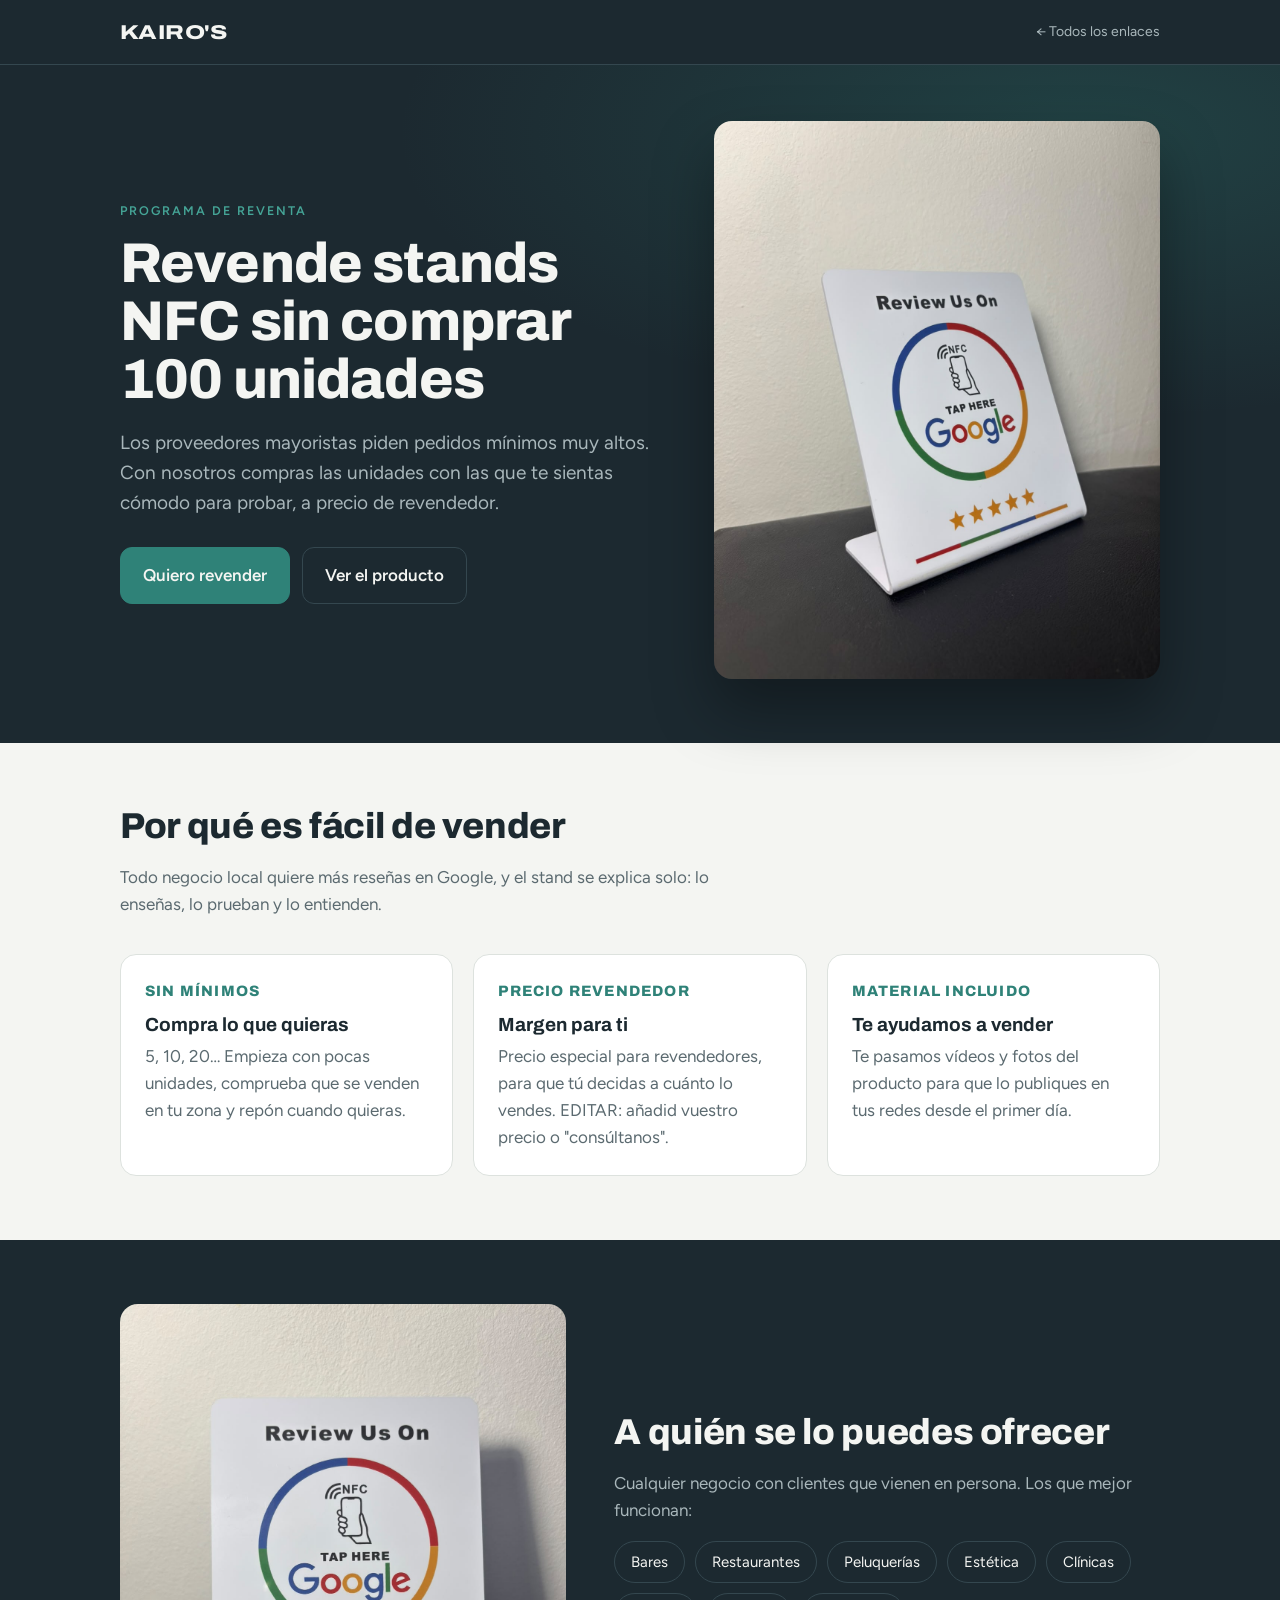
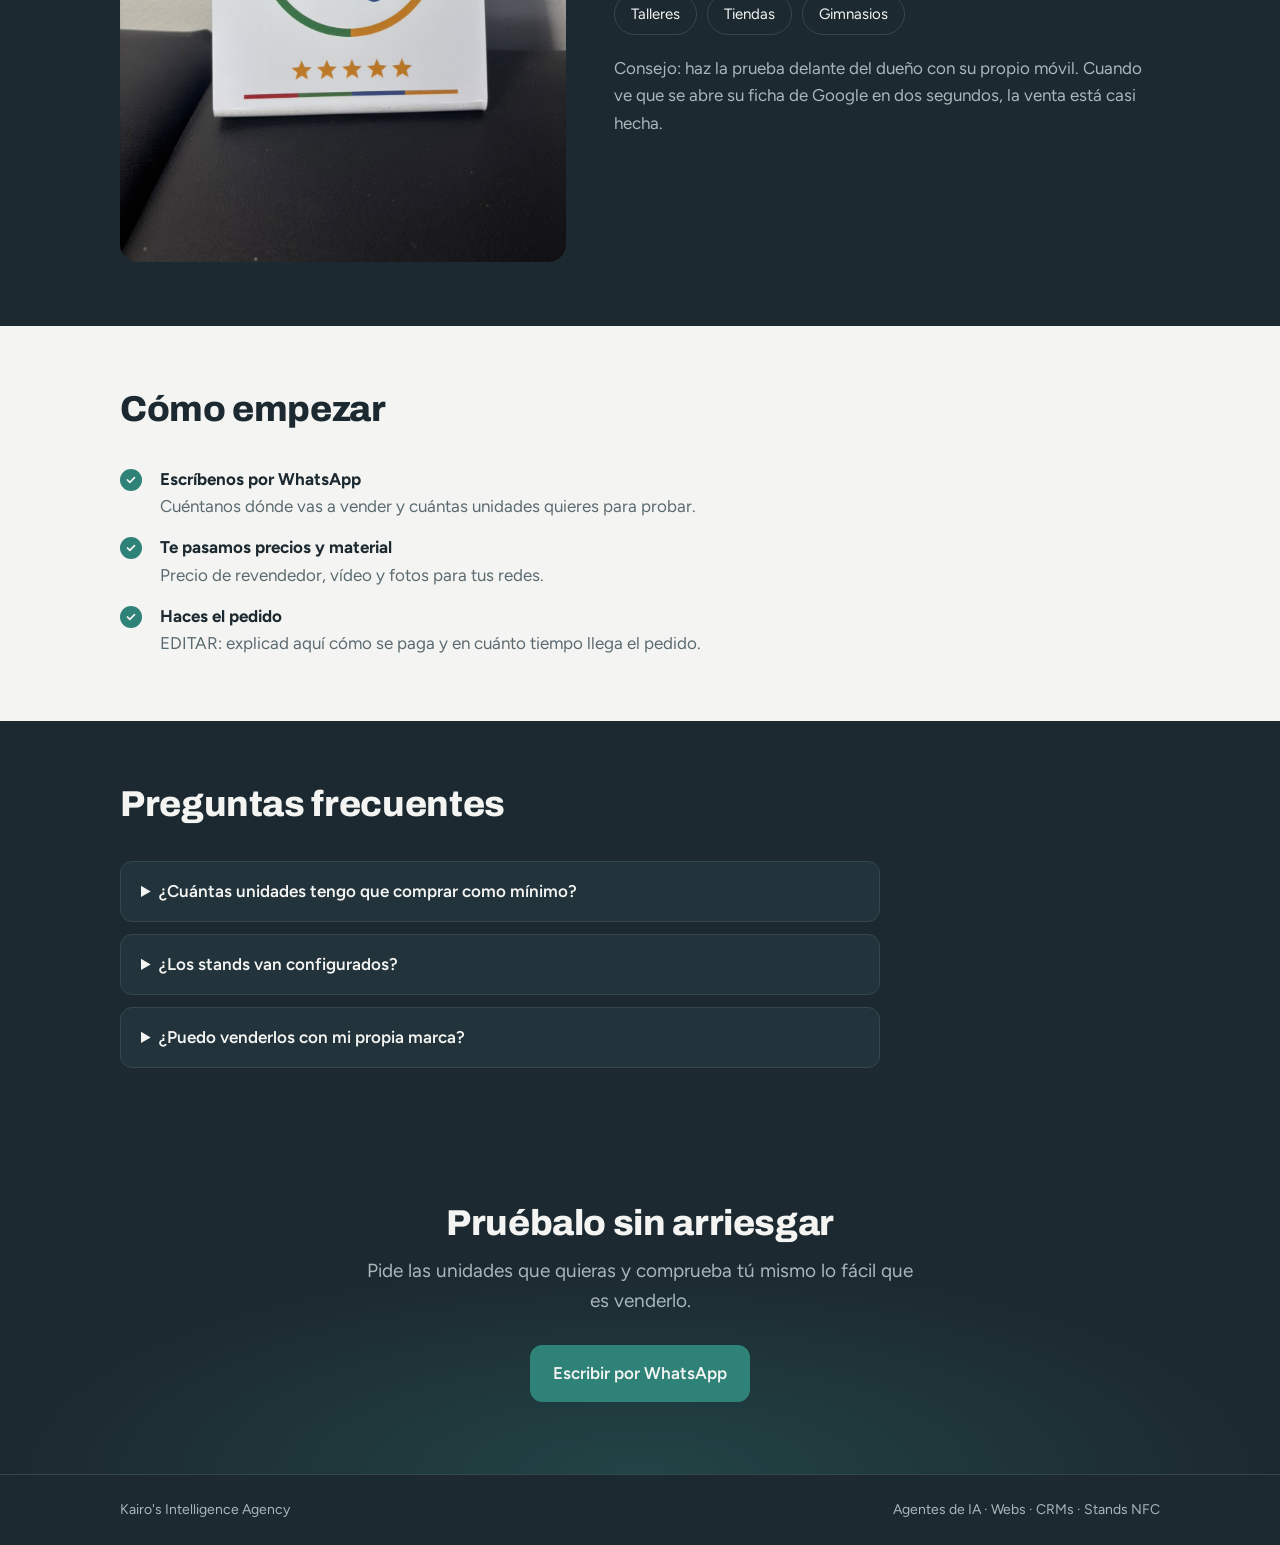
==== reventa.html @ e21e60f6 "Web de Kairo's: enlaces, stands NFC y reventa" ====
<!doctype html>
<html lang="es">
<head>
<meta charset="utf-8">
<meta name="viewport" content="width=device-width,initial-scale=1,viewport-fit=cover">
<title>Revende stands NFC sin pedido mínimo · Kairo's</title>
<meta name="description" content="Revende stands NFC de reseñas Google sin pedido mínimo. Compra las unidades que quieras para probar y te damos vídeo y fotos para venderlos.">
<link rel="preconnect" href="https://fonts.googleapis.com">
<link rel="preconnect" href="https://fonts.gstatic.com" crossorigin>
<link rel="stylesheet" href="https://fonts.googleapis.com/css2?family=Archivo:wdth,wght@100..125,500..800&family=Figtree:wght@400;500;600&display=swap">
<link rel="stylesheet" href="styles.css">
</head>
<body>

<header class="barra">
  <div class="contenedor">
    <a class="marca" href="index.html">Kairo's</a>
    <a class="volver" href="index.html">← Todos los enlaces</a>
  </div>
</header>

<!-- PORTADA -->
<section class="portada">
  <div class="contenedor">
    <div>
      <span class="etiqueta">Programa de reventa</span>
      <h1>Revende stands NFC sin comprar 100 unidades</h1>
      <p class="entradilla">Los proveedores mayoristas piden pedidos mínimos muy altos. Con nosotros compras las unidades con las que te sientas cómodo para probar, a precio de revendedor.</p>
      <div class="botones">
        <a class="boton" href="https://wa.me/34641196065?text=Hola%2C%20quer%C3%ADa%20m%C3%A1s%20informaci%C3%B3n%20acerca%20de%20revender%20los%20stands%20NFC" target="_blank" rel="noopener">Quiero revender</a>
        <a class="boton secundario" href="stands-nfc.html">Ver el producto</a>
      </div>
    </div>
    <img src="img/stand-lateral.jpg" alt="Stand NFC de reseñas Google de Kairo's">
  </div>
</section>

<!-- POR QUÉ REVENDERLO -->
<section class="seccion clara">
  <div class="contenedor">
    <div class="cabecera-seccion">
      <h2>Por qué es fácil de vender</h2>
      <p class="gris">Todo negocio local quiere más reseñas en Google, y el stand se explica solo: lo enseñas, lo prueban y lo entienden.</p>
    </div>
    <div class="pasos">
      <div class="paso">
        <span class="num">SIN MÍNIMOS</span>
        <h3>Compra lo que quieras</h3>
        <p>5, 10, 20… Empieza con pocas unidades, comprueba que se venden en tu zona y repón cuando quieras.</p>
      </div>
      <div class="paso">
        <span class="num">PRECIO REVENDEDOR</span>
        <h3>Margen para ti</h3>
        <p>Precio especial para revendedores, para que tú decidas a cuánto lo vendes. EDITAR: añadid vuestro precio o "consúltanos".</p>
      </div>
      <div class="paso">
        <span class="num">MATERIAL INCLUIDO</span>
        <h3>Te ayudamos a vender</h3>
        <p>Te pasamos vídeos y fotos del producto para que lo publiques en tus redes desde el primer día.</p>
      </div>
    </div>
  </div>
</section>

<!-- A QUIÉN SE LO PUEDES VENDER -->
<section class="seccion">
  <div class="contenedor dos-columnas">
    <img src="img/stand-frontal.jpg" alt="Stand NFC de reseñas Google, vista frontal">
    <div>
      <h2>A quién se lo puedes ofrecer</h2>
      <p class="gris">Cualquier negocio con clientes que vienen en persona. Los que mejor funcionan:</p>
      <div class="negocios">
        <span>Bares</span><span>Restaurantes</span><span>Peluquerías</span><span>Estética</span><span>Clínicas</span><span>Talleres</span><span>Tiendas</span><span>Gimnasios</span>
      </div>
      <p class="gris" style="margin-top:20px">Consejo: haz la prueba delante del dueño con su propio móvil. Cuando ve que se abre su ficha de Google en dos segundos, la venta está casi hecha.</p>
    </div>
  </div>
</section>

<!-- CÓMO EMPEZAR -->
<section class="seccion clara">
  <div class="contenedor">
    <div class="cabecera-seccion"><h2>Cómo empezar</h2></div>
    <ul class="lista">
      <li><span><b>Escríbenos por WhatsApp</b><span class="gris">Cuéntanos dónde vas a vender y cuántas unidades quieres para probar.</span></span></li>
      <li><span><b>Te pasamos precios y material</b><span class="gris">Precio de revendedor, vídeo y fotos para tus redes.</span></span></li>
      <li><span><b>Haces el pedido</b><span class="gris">EDITAR: explicad aquí cómo se paga y en cuánto tiempo llega el pedido.</span></span></li>
    </ul>
  </div>
</section>

<!-- PREGUNTAS FRECUENTES -->
<section class="seccion">
  <div class="contenedor">
    <div class="cabecera-seccion"><h2>Preguntas frecuentes</h2></div>
    <div class="preguntas">
      <details>
        <summary>¿Cuántas unidades tengo que comprar como mínimo?</summary>
        <p>Ninguna cantidad mínima obligatoria. EDITAR: si al final ponéis un mínimo pequeño (por ejemplo 5 unidades), indicadlo aquí.</p>
      </details>
      <details>
        <summary>¿Los stands van configurados?</summary>
        <p>EDITAR: explicad si los enviáis ya configurados con la ficha de Google de cada negocio o si el revendedor los configura (y si le enseñáis a hacerlo).</p>
      </details>
      <details>
        <summary>¿Puedo venderlos con mi propia marca?</summary>
        <p>EDITAR: contestad según lo que ofrezcáis. Si no lo tenéis claro todavía, borrad esta pregunta.</p>
      </details>
    </div>
  </div>
</section>

<!-- LLAMADA FINAL -->
<section class="llamada">
  <div class="contenedor">
    <h2>Pruébalo sin arriesgar</h2>
    <p class="entradilla">Pide las unidades que quieras y comprueba tú mismo lo fácil que es venderlo.</p>
    <div class="botones">
      <a class="boton" href="https://wa.me/34641196065?text=Hola%2C%20quer%C3%ADa%20m%C3%A1s%20informaci%C3%B3n%20acerca%20de%20revender%20los%20stands%20NFC" target="_blank" rel="noopener">Escribir por WhatsApp</a>
    </div>
  </div>
</section>

<footer class="pie">
  <div class="contenedor">
    <span>Kairo's Intelligence Agency</span>
    <span>Agentes de IA · Webs · CRMs · Stands NFC</span>
  </div>
</footer>

</body>
</html>
---- styles.css ----
/* Estilos compartidos de las páginas de Kairo's (stands-nfc.html y reventa.html).
   Para cambiar un color en todas las páginas a la vez, cámbialo solo aquí arriba. */
:root {
  --fondo: #1C2930;        /* azul pizarra de la marca */
  --fondo-claro: #F4F5F2;  /* blanco roto de la marca */
  --tarjeta: #23333B;
  --texto: #F4F5F2;
  --texto-oscuro: #1C2930;
  --gris: #A9B7BB;
  --gris-oscuro: #5B6A70;
  --linea: #34474F;
  --acento: #2F8278;       /* verde azulado de la marca */
  --acento-claro: #45A597;
  --fuente-titulos: "Archivo", "Helvetica Neue", Arial, sans-serif;
  --fuente-texto: "Figtree", "Segoe UI", system-ui, sans-serif;
  color-scheme: dark;
}
* { box-sizing: border-box; }
html { scroll-behavior: smooth; }
body {
  margin: 0;
  background: var(--fondo);
  color: var(--texto);
  font-family: var(--fuente-texto);
  font-size: 17px;
  line-height: 1.6;
}
img { max-width: 100%; display: block; }
a { color: inherit; }
.contenedor {
  max-width: 1080px; margin: 0 auto;
  padding-left: max(20px, env(safe-area-inset-left, 0px));
  padding-right: max(20px, env(safe-area-inset-right, 0px));
}

/* Barra superior */
.barra { border-bottom: 1px solid var(--linea); }
.barra .contenedor { display: flex; align-items: center; justify-content: space-between; gap: 16px; padding-block: 16px; }
.marca { font-family: var(--fuente-titulos); font-variation-settings: "wdth" 125; font-weight: 800; font-size: 20px; letter-spacing: .02em; text-transform: uppercase; text-decoration: none; }
.volver { font-size: 14px; color: var(--gris); text-decoration: none; }
.volver:hover { color: var(--texto); }

/* Portada de la página */
.portada { padding-block: 56px 64px; background: radial-gradient(90% 70% at 85% 10%, rgba(47,130,120,.28), transparent 60%); }
.portada .contenedor { display: grid; grid-template-columns: 1.1fr .9fr; gap: 48px; align-items: center; }
.etiqueta { display: inline-block; font-size: 12.5px; font-weight: 600; letter-spacing: .16em; text-transform: uppercase; color: var(--acento-claro); margin-bottom: 14px; }
h1 { font-family: var(--fuente-titulos); font-weight: 800; font-size: clamp(34px, 5.4vw, 56px); line-height: 1.04; margin: 0 0 18px; letter-spacing: -.015em; text-wrap: balance; }
h2 { font-family: var(--fuente-titulos); font-weight: 800; font-size: clamp(26px, 3.6vw, 36px); line-height: 1.1; margin: 0 0 12px; letter-spacing: -.01em; text-wrap: balance; }
h3 { font-family: var(--fuente-titulos); font-weight: 700; font-size: 19px; line-height: 1.25; margin: 0 0 6px; }
.entradilla { color: var(--gris); font-size: 19px; max-width: 46ch; margin: 0 0 28px; }
.portada img { border-radius: 18px; aspect-ratio: 4 / 5; object-fit: cover; width: 100%; box-shadow: 0 30px 60px rgba(0,0,0,.35); }

/* Botones */
.botones { display: flex; flex-wrap: wrap; gap: 12px; }
.boton { display: inline-flex; align-items: center; gap: 10px; padding: 14px 22px; border-radius: 12px; font-weight: 600; text-decoration: none; background: var(--acento); color: var(--texto); border: 1px solid var(--acento); transition: background .2s ease; }
.boton:hover { background: var(--acento-claro); border-color: var(--acento-claro); }
.boton.secundario { background: transparent; border-color: var(--linea); }
.boton.secundario:hover { border-color: var(--acento); background: transparent; }
.boton:focus-visible, .volver:focus-visible, .marca:focus-visible { outline: 2px solid var(--acento-claro); outline-offset: 3px; }

/* Secciones */
.seccion { padding-block: 64px; }
.seccion.clara { background: var(--fondo-claro); color: var(--texto-oscuro); }
.seccion.clara .gris { color: var(--gris-oscuro); }
.cabecera-seccion { max-width: 640px; margin-bottom: 36px; }
.gris { color: var(--gris); }

.pasos { display: grid; grid-template-columns: repeat(3, minmax(0, 1fr)); gap: 20px; }
.paso { padding: 24px; border-radius: 16px; background: #FFFFFF; border: 1px solid #DDE2DE; }
.paso .num { font-family: var(--fuente-titulos); font-weight: 800; font-size: 15px; color: var(--acento); margin-bottom: 10px; display: block; letter-spacing: .08em; }
.paso p { margin: 0; color: var(--gris-oscuro); }

.dos-columnas { display: grid; grid-template-columns: .9fr 1.1fr; gap: 48px; align-items: center; }
.dos-columnas img { border-radius: 18px; aspect-ratio: 4 / 5; object-fit: cover; width: 100%; }
.lista { list-style: none; padding: 0; margin: 0; display: grid; gap: 14px; }
.lista li { display: grid; grid-template-columns: 28px minmax(0,1fr); gap: 12px; align-items: start; }
.lista li::before { content: ""; width: 22px; height: 22px; margin-top: 3px; border-radius: 50%; background: var(--acento) url("data:image/svg+xml,%3Csvg xmlns='http://www.w3.org/2000/svg' viewBox='0 0 24 24' fill='none' stroke='%23F4F5F2' stroke-width='3' stroke-linecap='round' stroke-linejoin='round'%3E%3Cpath d='M6 12l4 4 8-8'/%3E%3C/svg%3E") center / 14px no-repeat; }
.lista b { display: block; }

.negocios { display: flex; flex-wrap: wrap; gap: 10px; }
.negocios span { padding: 8px 16px; border-radius: 99px; border: 1px solid var(--linea); font-size: 15px; }

.preguntas { display: grid; gap: 12px; max-width: 760px; }
details { background: var(--tarjeta); border: 1px solid var(--linea); border-radius: 12px; padding: 16px 20px; }
summary { cursor: pointer; font-weight: 600; }
summary:focus-visible { outline: 2px solid var(--acento-claro); outline-offset: 3px; }
details p { margin: 10px 0 0; color: var(--gris); }

.llamada { text-align: center; padding-block: 72px; background: radial-gradient(70% 90% at 50% 100%, rgba(47,130,120,.3), transparent 70%); }
.llamada .entradilla { margin-inline: auto; }
.llamada .botones { justify-content: center; }

.pie { border-top: 1px solid var(--linea); padding-block: 24px; color: var(--gris); font-size: 14px; }
.pie .contenedor { display: flex; flex-wrap: wrap; justify-content: space-between; gap: 8px 20px; }

@media (max-width: 820px) {
  .portada .contenedor, .dos-columnas { grid-template-columns: 1fr; gap: 32px; }
  .pasos { grid-template-columns: 1fr; }
  .portada { padding-block: 36px 48px; }
  .seccion { padding-block: 48px; }
}
@media (prefers-reduced-motion: reduce) { html { scroll-behavior: auto; } .boton { transition: none; } }
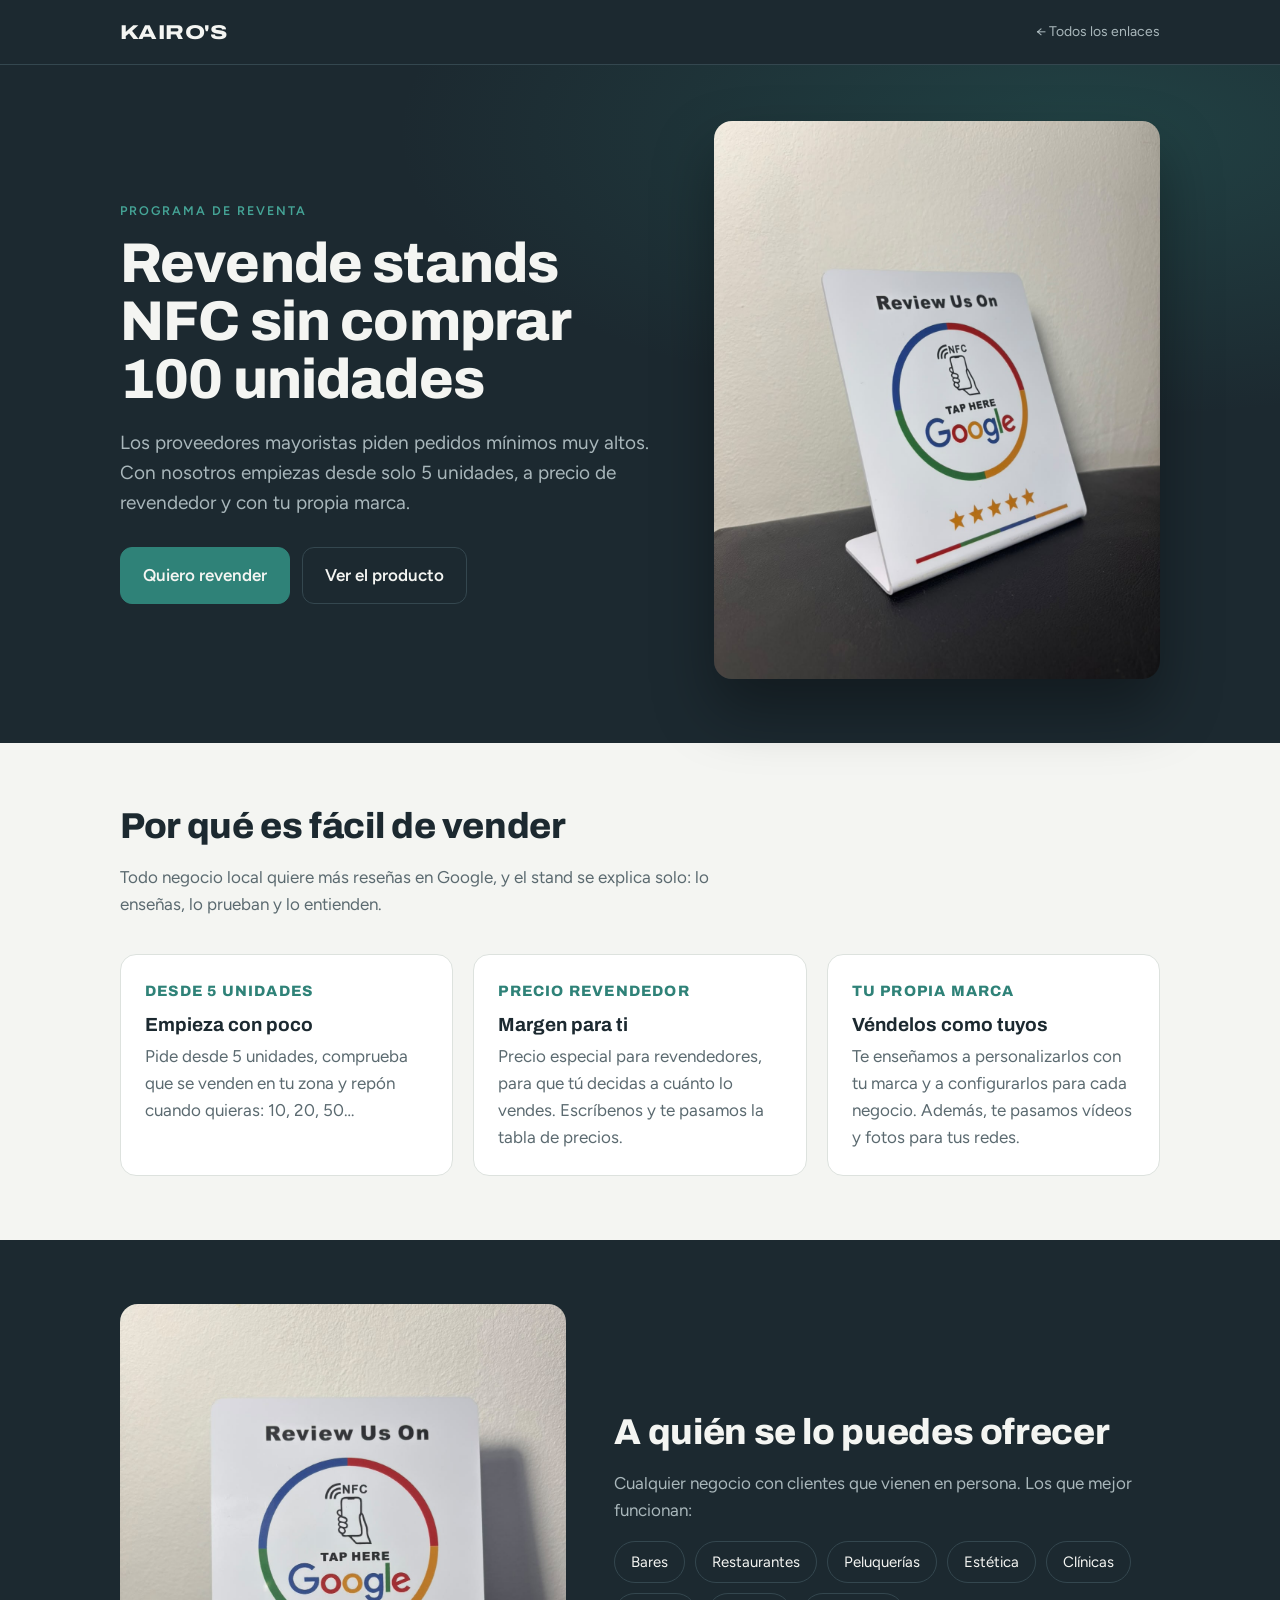
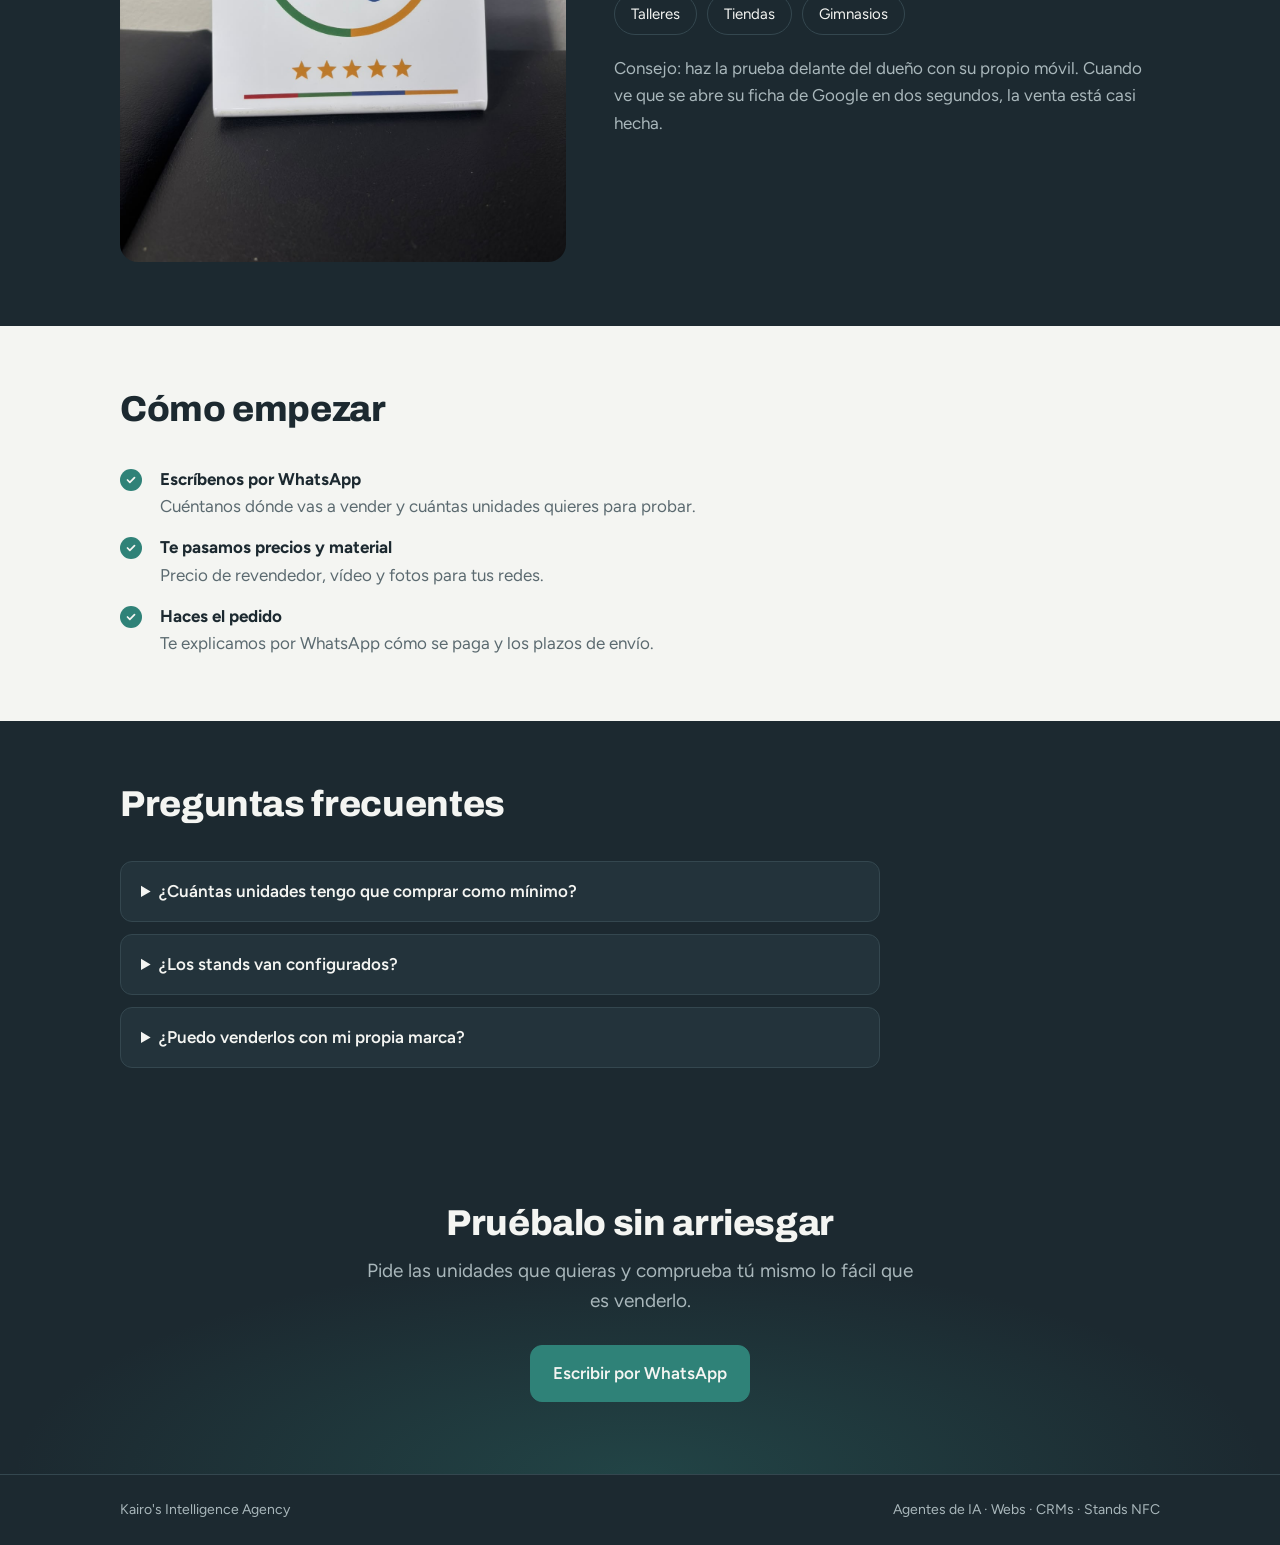
==== commit 97883d50: "Reventa: minimo 5 unidades, marca propia y personalizacion; oculto boton de web sin enlace" ====
--- a/reventa.html
+++ b/reventa.html
@@ -3,8 +3,8 @@
 <head>
 <meta charset="utf-8">
 <meta name="viewport" content="width=device-width,initial-scale=1,viewport-fit=cover">
-<title>Revende stands NFC sin pedido mínimo · Kairo's</title>
-<meta name="description" content="Revende stands NFC de reseñas Google sin pedido mínimo. Compra las unidades que quieras para probar y te damos vídeo y fotos para venderlos.">
+<title>Revende stands NFC desde 5 unidades · Kairo's</title>
+<meta name="description" content="Revende stands NFC de reseñas Google desde solo 5 unidades, con tu propia marca. Te enseñamos a personalizarlos y te damos vídeo y fotos para venderlos.">
 <link rel="preconnect" href="https://fonts.googleapis.com">
 <link rel="preconnect" href="https://fonts.gstatic.com" crossorigin>
 <link rel="stylesheet" href="https://fonts.googleapis.com/css2?family=Archivo:wdth,wght@100..125,500..800&family=Figtree:wght@400;500;600&display=swap">
@@ -25,7 +25,7 @@
     <div>
       <span class="etiqueta">Programa de reventa</span>
       <h1>Revende stands NFC sin comprar 100 unidades</h1>
-      <p class="entradilla">Los proveedores mayoristas piden pedidos mínimos muy altos. Con nosotros compras las unidades con las que te sientas cómodo para probar, a precio de revendedor.</p>
+      <p class="entradilla">Los proveedores mayoristas piden pedidos mínimos muy altos. Con nosotros empiezas desde solo 5 unidades, a precio de revendedor y con tu propia marca.</p>
       <div class="botones">
         <a class="boton" href="https://wa.me/34641196065?text=Hola%2C%20quer%C3%ADa%20m%C3%A1s%20informaci%C3%B3n%20acerca%20de%20revender%20los%20stands%20NFC" target="_blank" rel="noopener">Quiero revender</a>
         <a class="boton secundario" href="stands-nfc.html">Ver el producto</a>
@@ -44,19 +44,19 @@
     </div>
     <div class="pasos">
       <div class="paso">
-        <span class="num">SIN MÍNIMOS</span>
-        <h3>Compra lo que quieras</h3>
-        <p>5, 10, 20… Empieza con pocas unidades, comprueba que se venden en tu zona y repón cuando quieras.</p>
+        <span class="num">DESDE 5 UNIDADES</span>
+        <h3>Empieza con poco</h3>
+        <p>Pide desde 5 unidades, comprueba que se venden en tu zona y repón cuando quieras: 10, 20, 50…</p>
       </div>
       <div class="paso">
         <span class="num">PRECIO REVENDEDOR</span>
         <h3>Margen para ti</h3>
-        <p>Precio especial para revendedores, para que tú decidas a cuánto lo vendes. EDITAR: añadid vuestro precio o "consúltanos".</p>
+        <p>Precio especial para revendedores, para que tú decidas a cuánto lo vendes. Escríbenos y te pasamos la tabla de precios.</p>
       </div>
       <div class="paso">
-        <span class="num">MATERIAL INCLUIDO</span>
-        <h3>Te ayudamos a vender</h3>
-        <p>Te pasamos vídeos y fotos del producto para que lo publiques en tus redes desde el primer día.</p>
+        <span class="num">TU PROPIA MARCA</span>
+        <h3>Véndelos como tuyos</h3>
+        <p>Te enseñamos a personalizarlos con tu marca y a configurarlos para cada negocio. Además, te pasamos vídeos y fotos para tus redes.</p>
       </div>
     </div>
   </div>
@@ -84,7 +84,7 @@
     <ul class="lista">
       <li><span><b>Escríbenos por WhatsApp</b><span class="gris">Cuéntanos dónde vas a vender y cuántas unidades quieres para probar.</span></span></li>
       <li><span><b>Te pasamos precios y material</b><span class="gris">Precio de revendedor, vídeo y fotos para tus redes.</span></span></li>
-      <li><span><b>Haces el pedido</b><span class="gris">EDITAR: explicad aquí cómo se paga y en cuánto tiempo llega el pedido.</span></span></li>
+      <li><span><b>Haces el pedido</b><span class="gris">Te explicamos por WhatsApp cómo se paga y los plazos de envío.</span></span></li>
     </ul>
   </div>
 </section>
@@ -96,15 +96,15 @@
     <div class="preguntas">
       <details>
         <summary>¿Cuántas unidades tengo que comprar como mínimo?</summary>
-        <p>Ninguna cantidad mínima obligatoria. EDITAR: si al final ponéis un mínimo pequeño (por ejemplo 5 unidades), indicadlo aquí.</p>
+        <p>El pedido mínimo es de 5 unidades. Así puedes probar sin arriesgar y, si funciona, repones las que necesites.</p>
       </details>
       <details>
         <summary>¿Los stands van configurados?</summary>
-        <p>EDITAR: explicad si los enviáis ya configurados con la ficha de Google de cada negocio o si el revendedor los configura (y si le enseñáis a hacerlo).</p>
+        <p>Te enseñamos a configurarlos tú mismo, para que cada stand abra la ficha de Google del negocio al que se lo vendes. Es rápido y lo puedes hacer desde el móvil.</p>
       </details>
       <details>
         <summary>¿Puedo venderlos con mi propia marca?</summary>
-        <p>EDITAR: contestad según lo que ofrezcáis. Si no lo tenéis claro todavía, borrad esta pregunta.</p>
+        <p>Sí. Te enseñamos a personalizarlos con tu propia marca, así le das más valor a lo que vendes y tus clientes te recuerdan a ti.</p>
       </details>
     </div>
   </div>
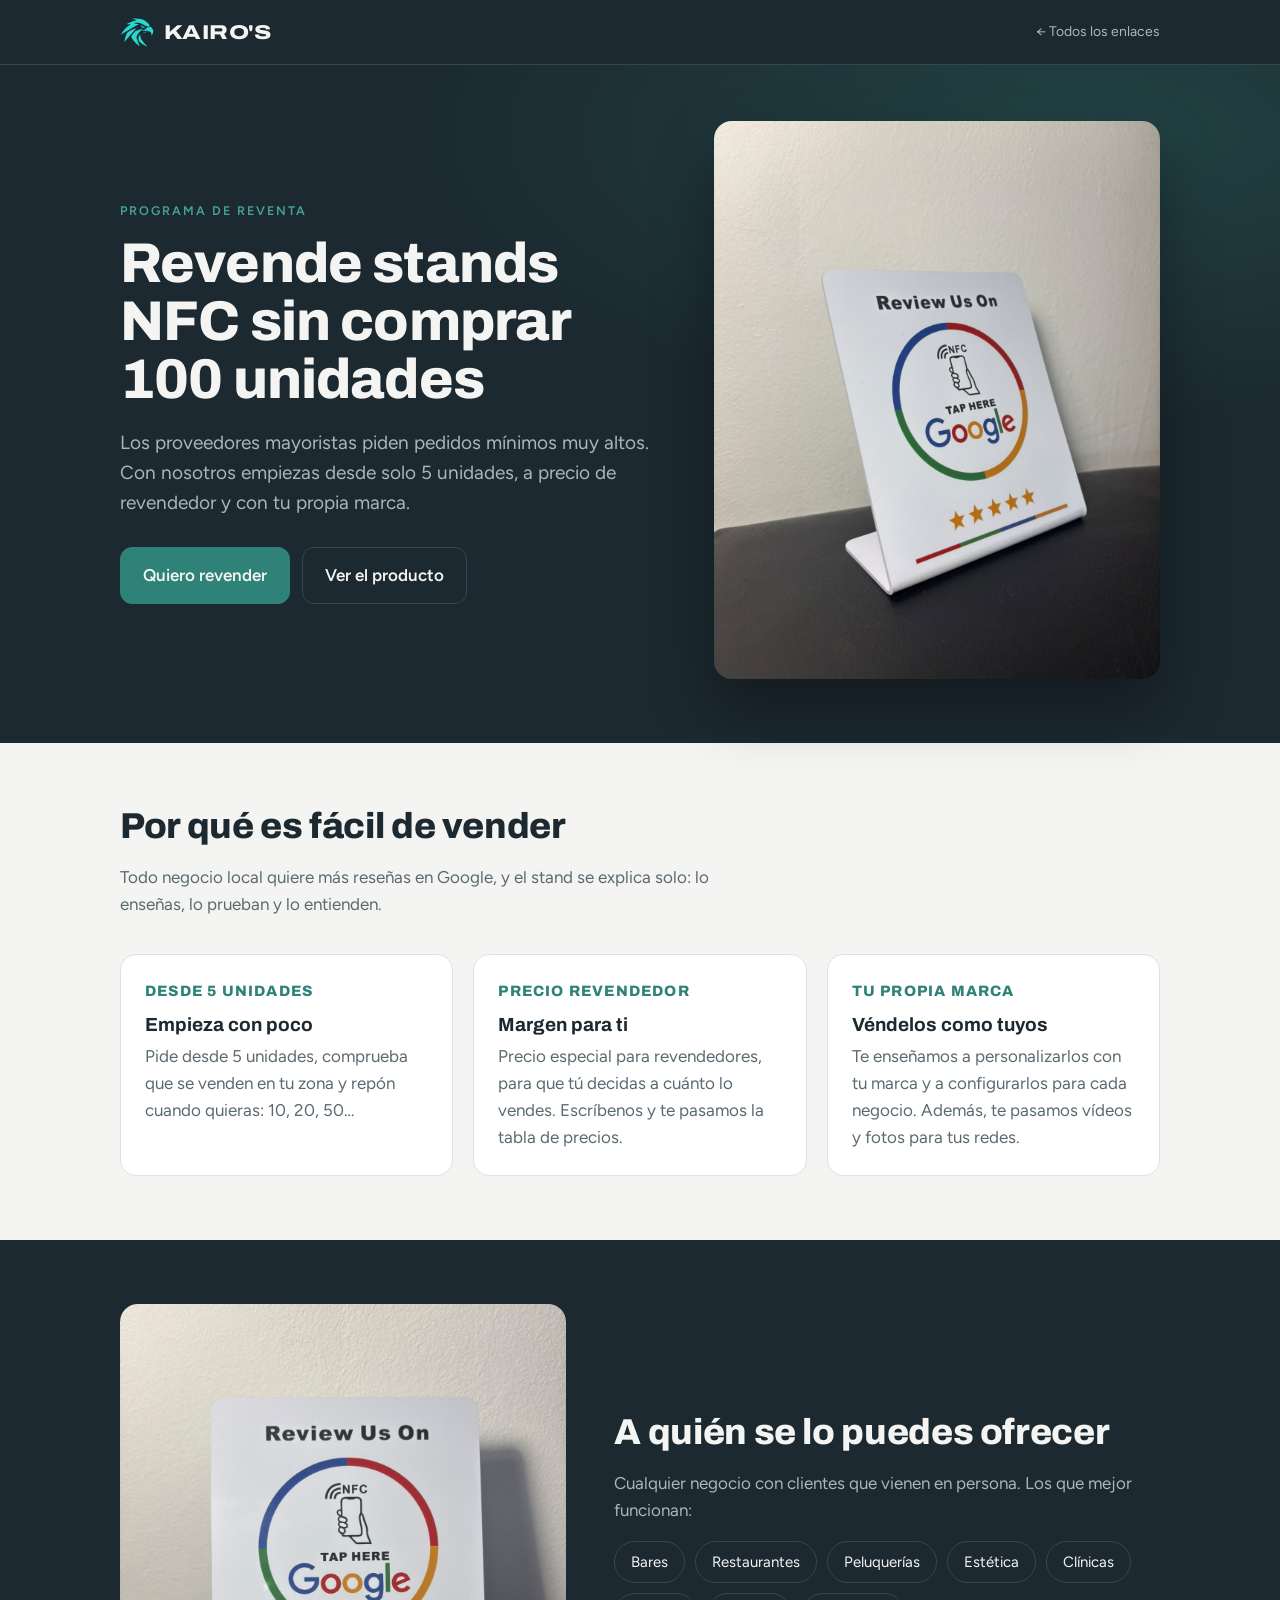
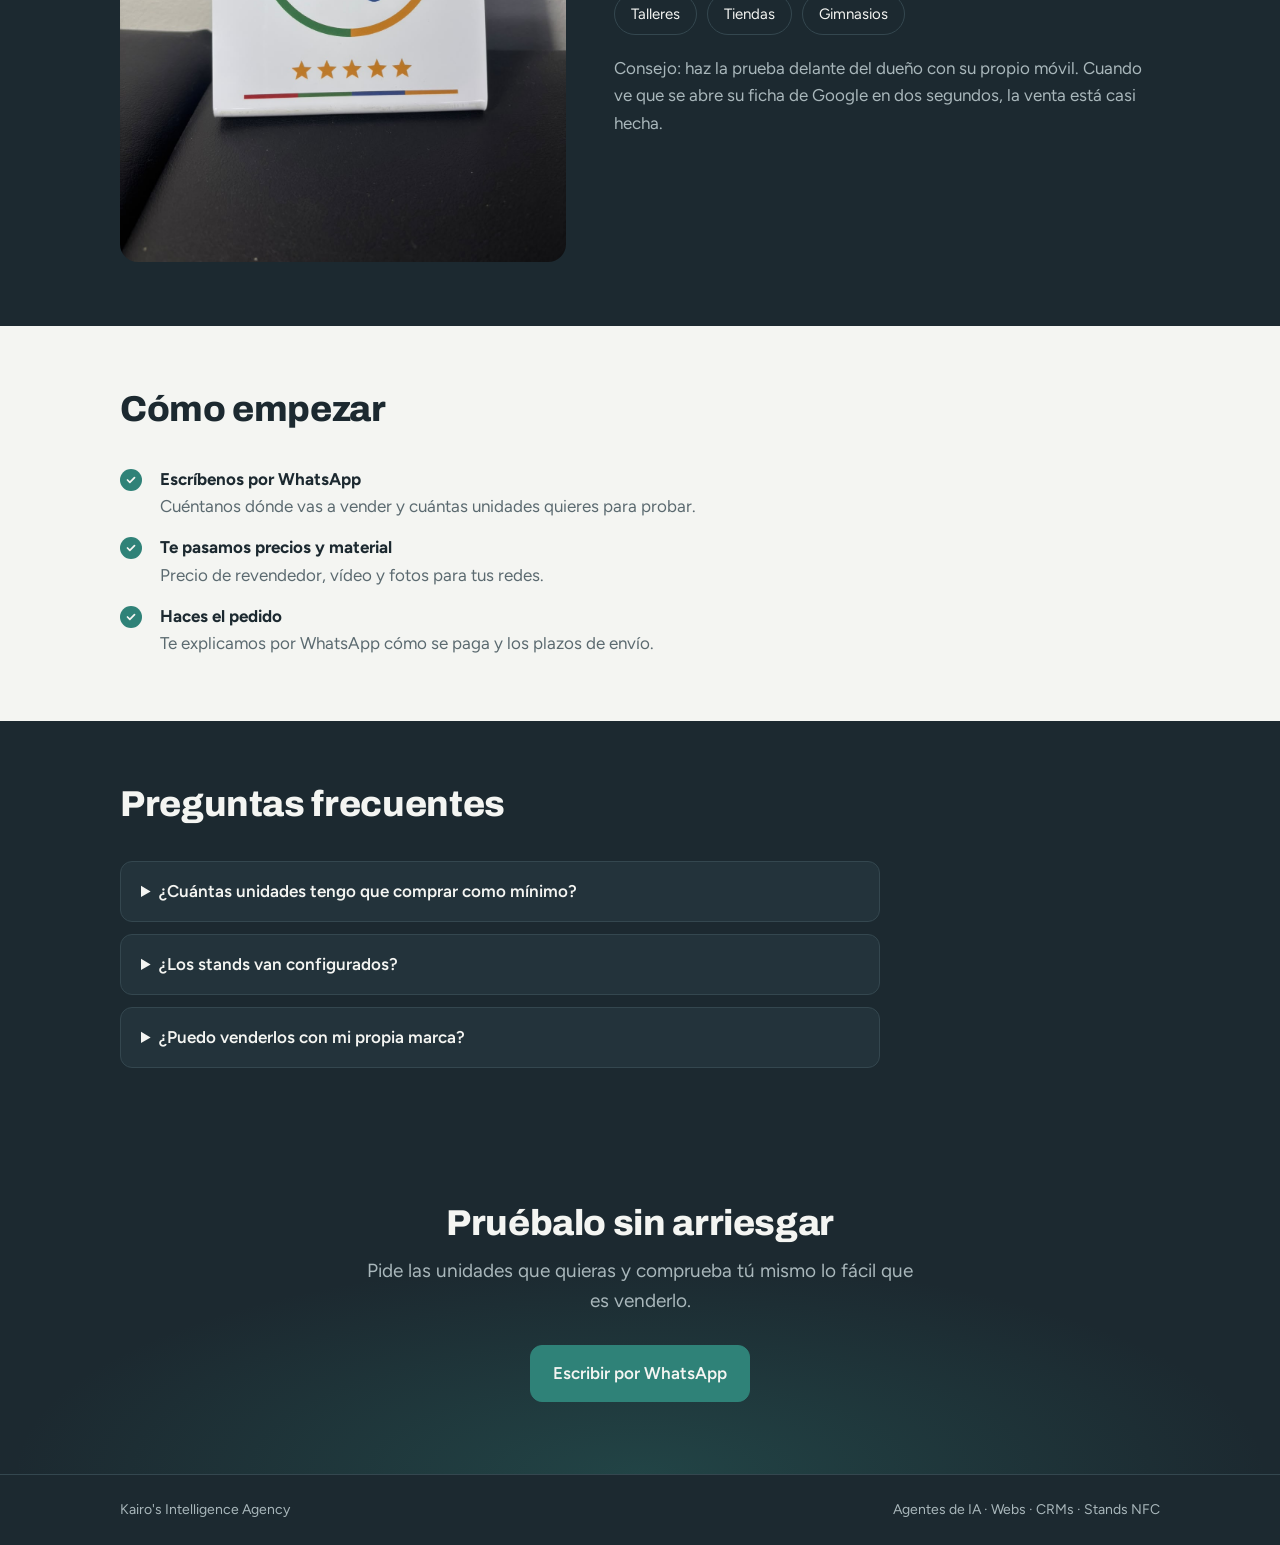
==== commit 8d687b9b: "Isotipo del aguila: cabeceras, circulo de enlaces y favicon" ====
--- a/reventa.html
+++ b/reventa.html
@@ -5,6 +5,9 @@
 <meta name="viewport" content="width=device-width,initial-scale=1,viewport-fit=cover">
 <title>Revende stands NFC desde 5 unidades · Kairo's</title>
 <meta name="description" content="Revende stands NFC de reseñas Google desde solo 5 unidades, con tu propia marca. Te enseñamos a personalizarlos y te damos vídeo y fotos para venderlos.">
+<link rel="icon" type="image/svg+xml" href="img/isotipo-aguila.svg">
+<link rel="icon" type="image/png" sizes="512x512" href="img/favicon-512.png">
+<link rel="apple-touch-icon" href="img/apple-touch-icon.png">
 <link rel="preconnect" href="https://fonts.googleapis.com">
 <link rel="preconnect" href="https://fonts.gstatic.com" crossorigin>
 <link rel="stylesheet" href="https://fonts.googleapis.com/css2?family=Archivo:wdth,wght@100..125,500..800&family=Figtree:wght@400;500;600&display=swap">
@@ -14,7 +17,7 @@
 
 <header class="barra">
   <div class="contenedor">
-    <a class="marca" href="index.html">Kairo's</a>
+    <a class="marca" href="index.html"><img src="img/isotipo-aguila.svg" alt="" width="34" height="29">Kairo's</a>
     <a class="volver" href="index.html">← Todos los enlaces</a>
   </div>
 </header>
--- a/styles.css
+++ b/styles.css
@@ -36,7 +36,7 @@
 /* Barra superior */
 .barra { border-bottom: 1px solid var(--linea); }
 .barra .contenedor { display: flex; align-items: center; justify-content: space-between; gap: 16px; padding-block: 16px; }
-.marca { font-family: var(--fuente-titulos); font-variation-settings: "wdth" 125; font-weight: 800; font-size: 20px; letter-spacing: .02em; text-transform: uppercase; text-decoration: none; }
+.marca { display: inline-flex; align-items: center; gap: 10px; font-family: var(--fuente-titulos); font-variation-settings: "wdth" 125; font-weight: 800; font-size: 20px; letter-spacing: .02em; text-transform: uppercase; text-decoration: none; }
 .volver { font-size: 14px; color: var(--gris); text-decoration: none; }
 .volver:hover { color: var(--texto); }
 
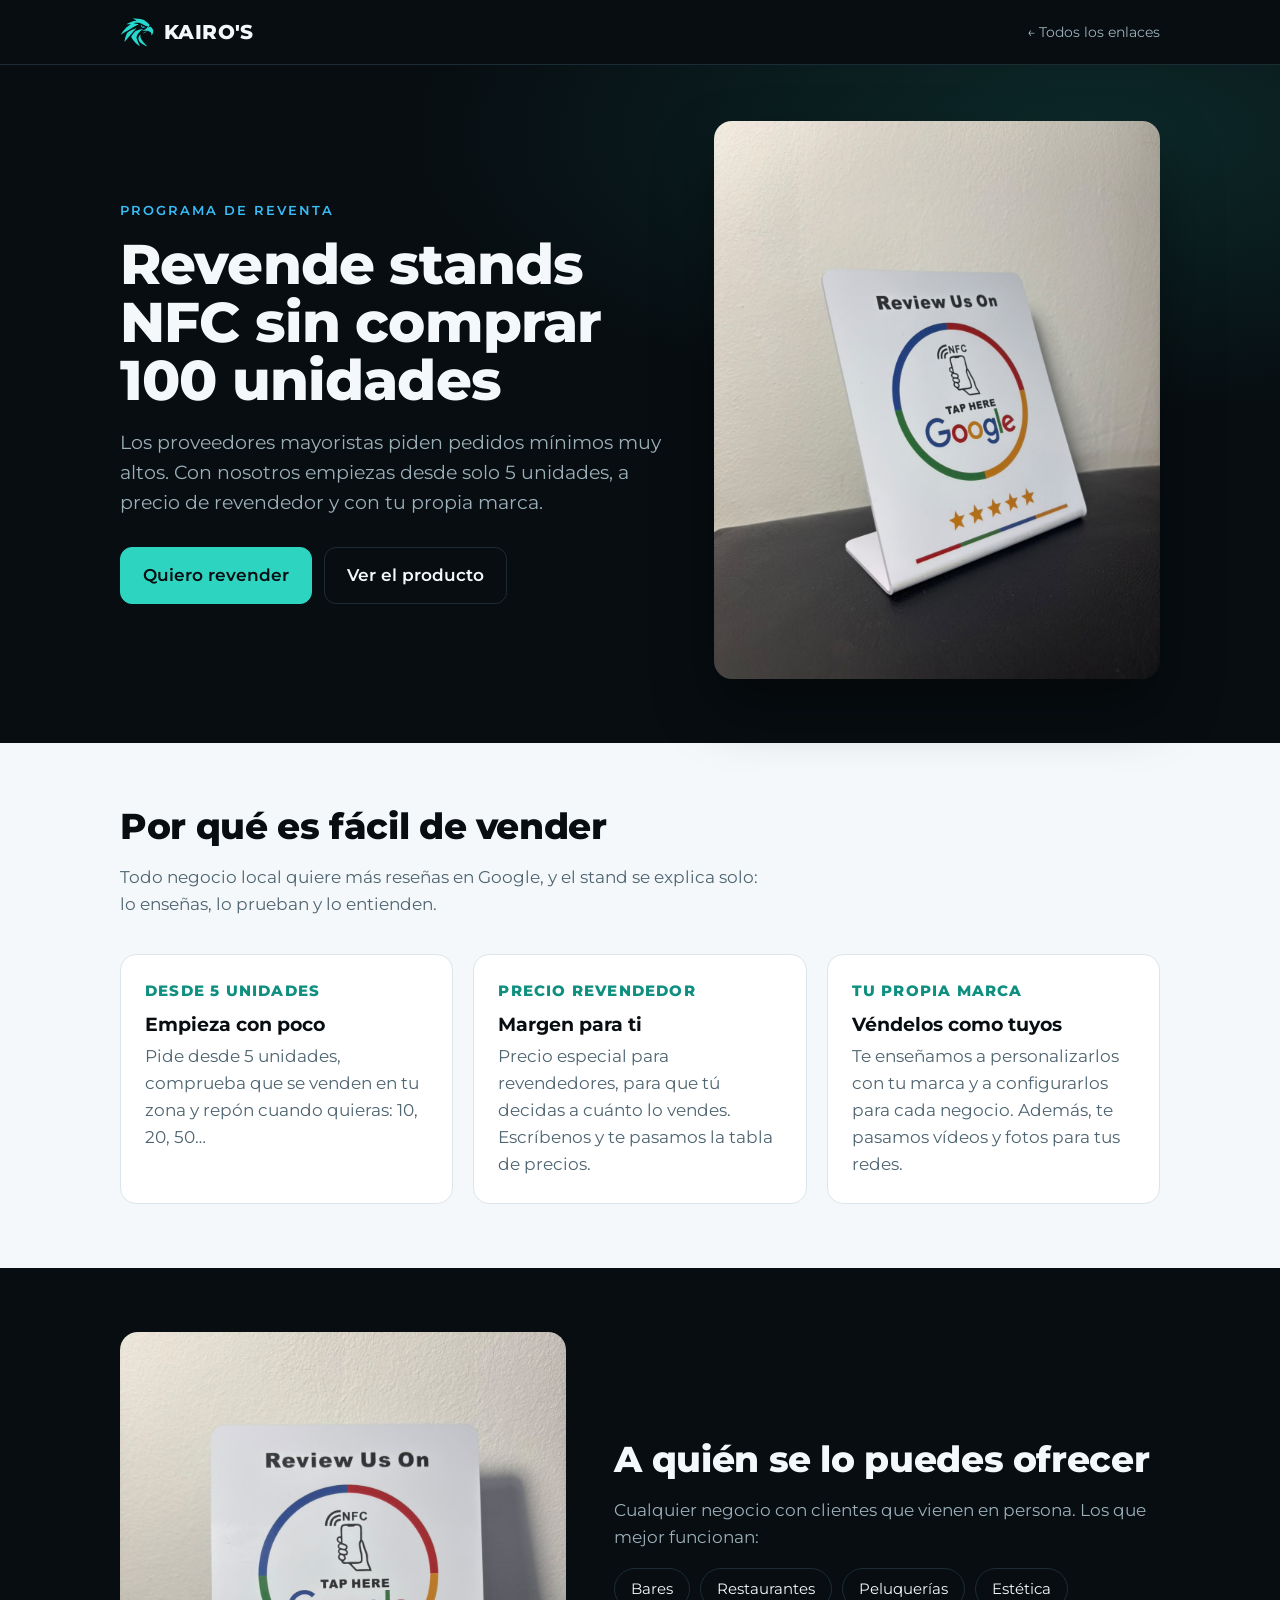
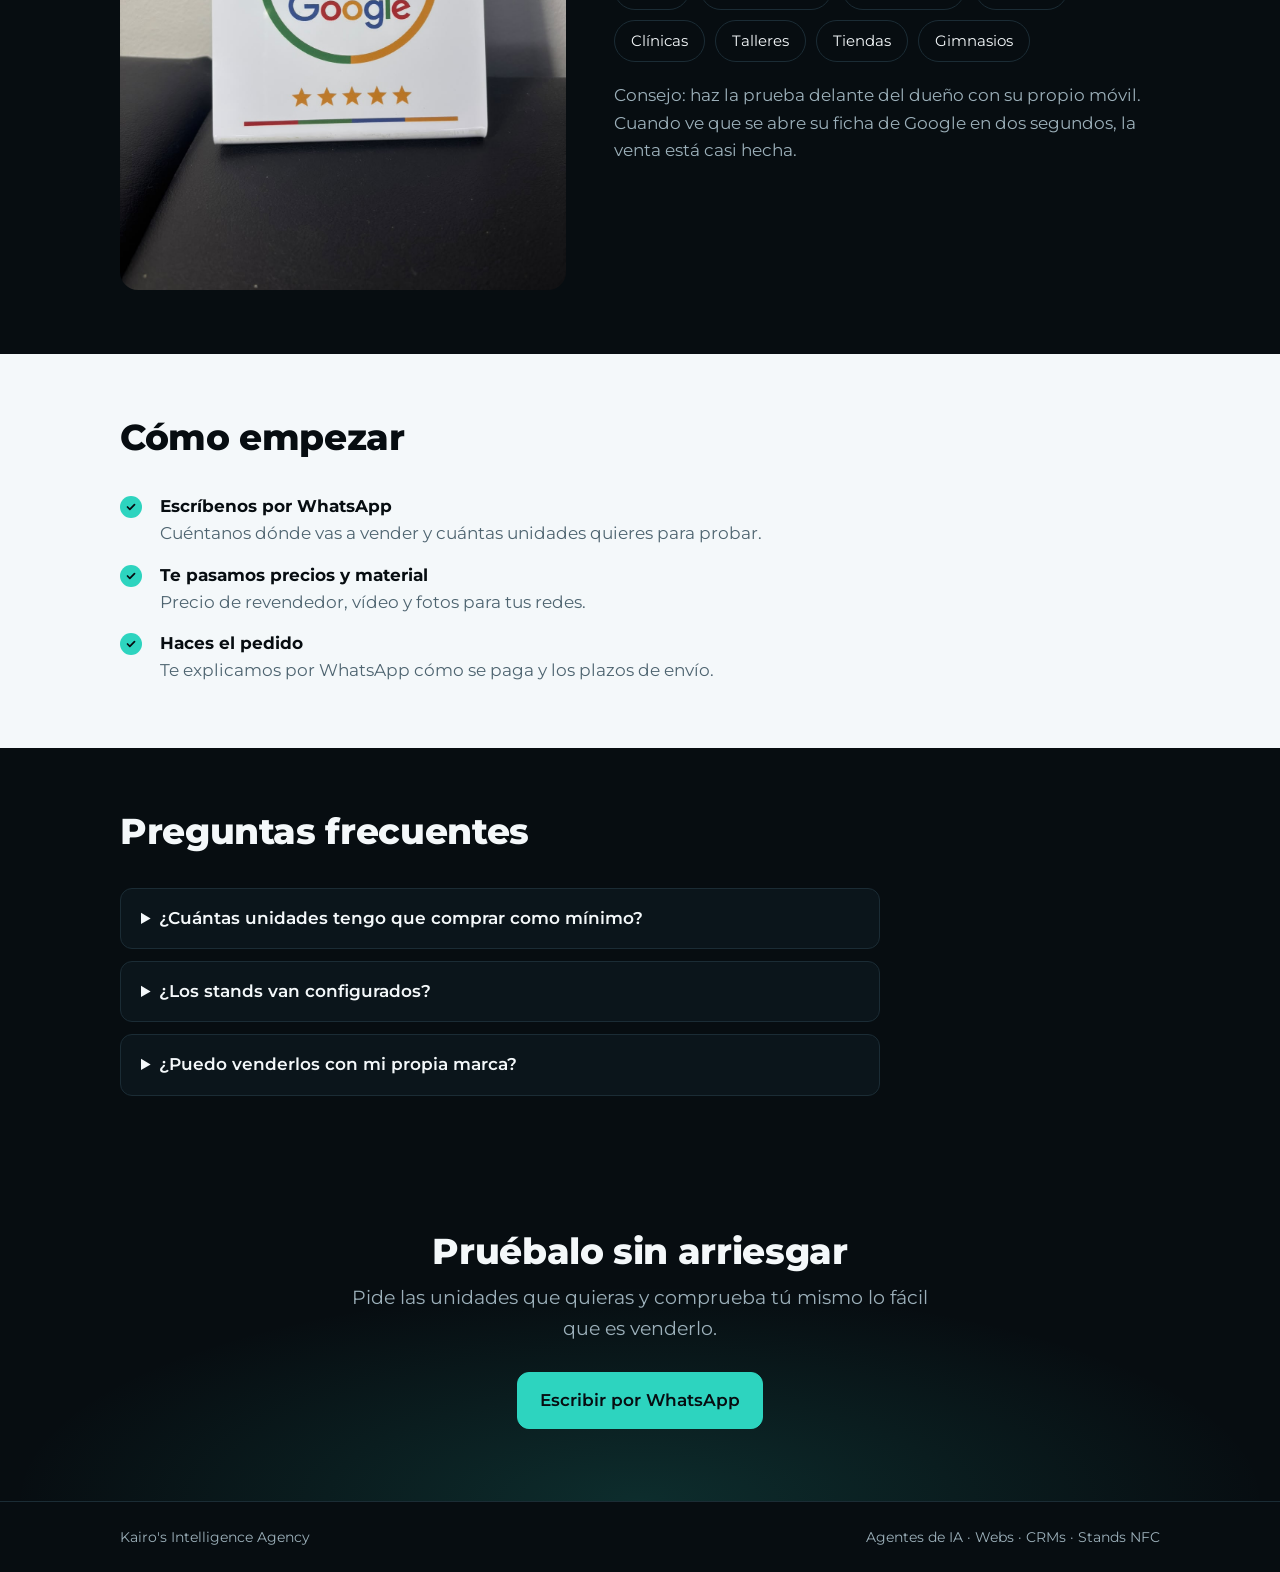
==== commit 150ba907: "Paleta oficial del isotipo (#070D11, #2DD4BF, #38BDF8) y fuente Montserrat" ====
--- a/reventa.html
+++ b/reventa.html
@@ -10,7 +10,7 @@
 <link rel="apple-touch-icon" href="img/apple-touch-icon.png">
 <link rel="preconnect" href="https://fonts.googleapis.com">
 <link rel="preconnect" href="https://fonts.gstatic.com" crossorigin>
-<link rel="stylesheet" href="https://fonts.googleapis.com/css2?family=Archivo:wdth,wght@100..125,500..800&family=Figtree:wght@400;500;600&display=swap">
+<link rel="stylesheet" href="https://fonts.googleapis.com/css2?family=Montserrat:wght@400;500;600;700;800&display=swap">
 <link rel="stylesheet" href="styles.css">
 </head>
 <body>
--- a/styles.css
+++ b/styles.css
@@ -1,18 +1,20 @@
 /* Estilos compartidos de las páginas de Kairo's (stands-nfc.html y reventa.html).
    Para cambiar un color en todas las páginas a la vez, cámbialo solo aquí arriba. */
 :root {
-  --fondo: #1C2930;        /* azul pizarra de la marca */
-  --fondo-claro: #F4F5F2;  /* blanco roto de la marca */
-  --tarjeta: #23333B;
-  --texto: #F4F5F2;
-  --texto-oscuro: #1C2930;
-  --gris: #A9B7BB;
-  --gris-oscuro: #5B6A70;
-  --linea: #34474F;
-  --acento: #2F8278;       /* verde azulado de la marca */
-  --acento-claro: #45A597;
-  --fuente-titulos: "Archivo", "Helvetica Neue", Arial, sans-serif;
-  --fuente-texto: "Figtree", "Segoe UI", system-ui, sans-serif;
+  /* Paleta oficial de Kairos: los colores del isotipo del águila */
+  --fondo: #070D11;        /* fondo casi negro */
+  --fondo-claro: #F4F8FA;  /* blanco suave para secciones claras */
+  --tarjeta: #0B151B;      /* superficies */
+  --texto: #F4F8FA;
+  --texto-oscuro: #070D11;
+  --gris: #9CB0BA;
+  --gris-oscuro: #4E6470;
+  --linea: #1B2C35;
+  --acento: #2DD4BF;       /* turquesa del águila */
+  --acento-claro: #38BDF8; /* cian del ojo */
+  --acento-oscuro: #0F8F80; /* turquesa legible sobre fondo claro */
+  --fuente-titulos: "Montserrat", "Helvetica Neue", Arial, sans-serif;
+  --fuente-texto: "Montserrat", "Segoe UI", system-ui, sans-serif;
   color-scheme: dark;
 }
 * { box-sizing: border-box; }
@@ -41,7 +43,7 @@
 .volver:hover { color: var(--texto); }
 
 /* Portada de la página */
-.portada { padding-block: 56px 64px; background: radial-gradient(90% 70% at 85% 10%, rgba(47,130,120,.28), transparent 60%); }
+.portada { padding-block: 56px 64px; background: radial-gradient(90% 70% at 85% 10%, rgba(45,212,191,.14), transparent 60%); }
 .portada .contenedor { display: grid; grid-template-columns: 1.1fr .9fr; gap: 48px; align-items: center; }
 .etiqueta { display: inline-block; font-size: 12.5px; font-weight: 600; letter-spacing: .16em; text-transform: uppercase; color: var(--acento-claro); margin-bottom: 14px; }
 h1 { font-family: var(--fuente-titulos); font-weight: 800; font-size: clamp(34px, 5.4vw, 56px); line-height: 1.04; margin: 0 0 18px; letter-spacing: -.015em; text-wrap: balance; }
@@ -52,9 +54,9 @@
 
 /* Botones */
 .botones { display: flex; flex-wrap: wrap; gap: 12px; }
-.boton { display: inline-flex; align-items: center; gap: 10px; padding: 14px 22px; border-radius: 12px; font-weight: 600; text-decoration: none; background: var(--acento); color: var(--texto); border: 1px solid var(--acento); transition: background .2s ease; }
-.boton:hover { background: var(--acento-claro); border-color: var(--acento-claro); }
-.boton.secundario { background: transparent; border-color: var(--linea); }
+.boton { display: inline-flex; align-items: center; gap: 10px; padding: 14px 22px; border-radius: 12px; font-weight: 600; text-decoration: none; background: var(--acento); color: var(--texto-oscuro); border: 1px solid var(--acento); transition: background .2s ease; }
+.boton:hover { background: #5EE3D1; border-color: #5EE3D1; }
+.boton.secundario { background: transparent; border-color: var(--linea); color: var(--texto); }
 .boton.secundario:hover { border-color: var(--acento); background: transparent; }
 .boton:focus-visible, .volver:focus-visible, .marca:focus-visible { outline: 2px solid var(--acento-claro); outline-offset: 3px; }
 
@@ -66,15 +68,15 @@
 .gris { color: var(--gris); }
 
 .pasos { display: grid; grid-template-columns: repeat(3, minmax(0, 1fr)); gap: 20px; }
-.paso { padding: 24px; border-radius: 16px; background: #FFFFFF; border: 1px solid #DDE2DE; }
-.paso .num { font-family: var(--fuente-titulos); font-weight: 800; font-size: 15px; color: var(--acento); margin-bottom: 10px; display: block; letter-spacing: .08em; }
+.paso { padding: 24px; border-radius: 16px; background: #FFFFFF; border: 1px solid #DCE5E9; }
+.paso .num { font-family: var(--fuente-titulos); font-weight: 800; font-size: 15px; color: var(--acento-oscuro); margin-bottom: 10px; display: block; letter-spacing: .08em; }
 .paso p { margin: 0; color: var(--gris-oscuro); }
 
 .dos-columnas { display: grid; grid-template-columns: .9fr 1.1fr; gap: 48px; align-items: center; }
 .dos-columnas img { border-radius: 18px; aspect-ratio: 4 / 5; object-fit: cover; width: 100%; }
 .lista { list-style: none; padding: 0; margin: 0; display: grid; gap: 14px; }
 .lista li { display: grid; grid-template-columns: 28px minmax(0,1fr); gap: 12px; align-items: start; }
-.lista li::before { content: ""; width: 22px; height: 22px; margin-top: 3px; border-radius: 50%; background: var(--acento) url("data:image/svg+xml,%3Csvg xmlns='http://www.w3.org/2000/svg' viewBox='0 0 24 24' fill='none' stroke='%23F4F5F2' stroke-width='3' stroke-linecap='round' stroke-linejoin='round'%3E%3Cpath d='M6 12l4 4 8-8'/%3E%3C/svg%3E") center / 14px no-repeat; }
+.lista li::before { content: ""; width: 22px; height: 22px; margin-top: 3px; border-radius: 50%; background: var(--acento) url("data:image/svg+xml,%3Csvg xmlns='http://www.w3.org/2000/svg' viewBox='0 0 24 24' fill='none' stroke='%23070D11' stroke-width='3' stroke-linecap='round' stroke-linejoin='round'%3E%3Cpath d='M6 12l4 4 8-8'/%3E%3C/svg%3E") center / 14px no-repeat; }
 .lista b { display: block; }
 
 .negocios { display: flex; flex-wrap: wrap; gap: 10px; }
@@ -86,7 +88,7 @@
 summary:focus-visible { outline: 2px solid var(--acento-claro); outline-offset: 3px; }
 details p { margin: 10px 0 0; color: var(--gris); }
 
-.llamada { text-align: center; padding-block: 72px; background: radial-gradient(70% 90% at 50% 100%, rgba(47,130,120,.3), transparent 70%); }
+.llamada { text-align: center; padding-block: 72px; background: radial-gradient(70% 90% at 50% 100%, rgba(45,212,191,.16), transparent 70%); }
 .llamada .entradilla { margin-inline: auto; }
 .llamada .botones { justify-content: center; }
 
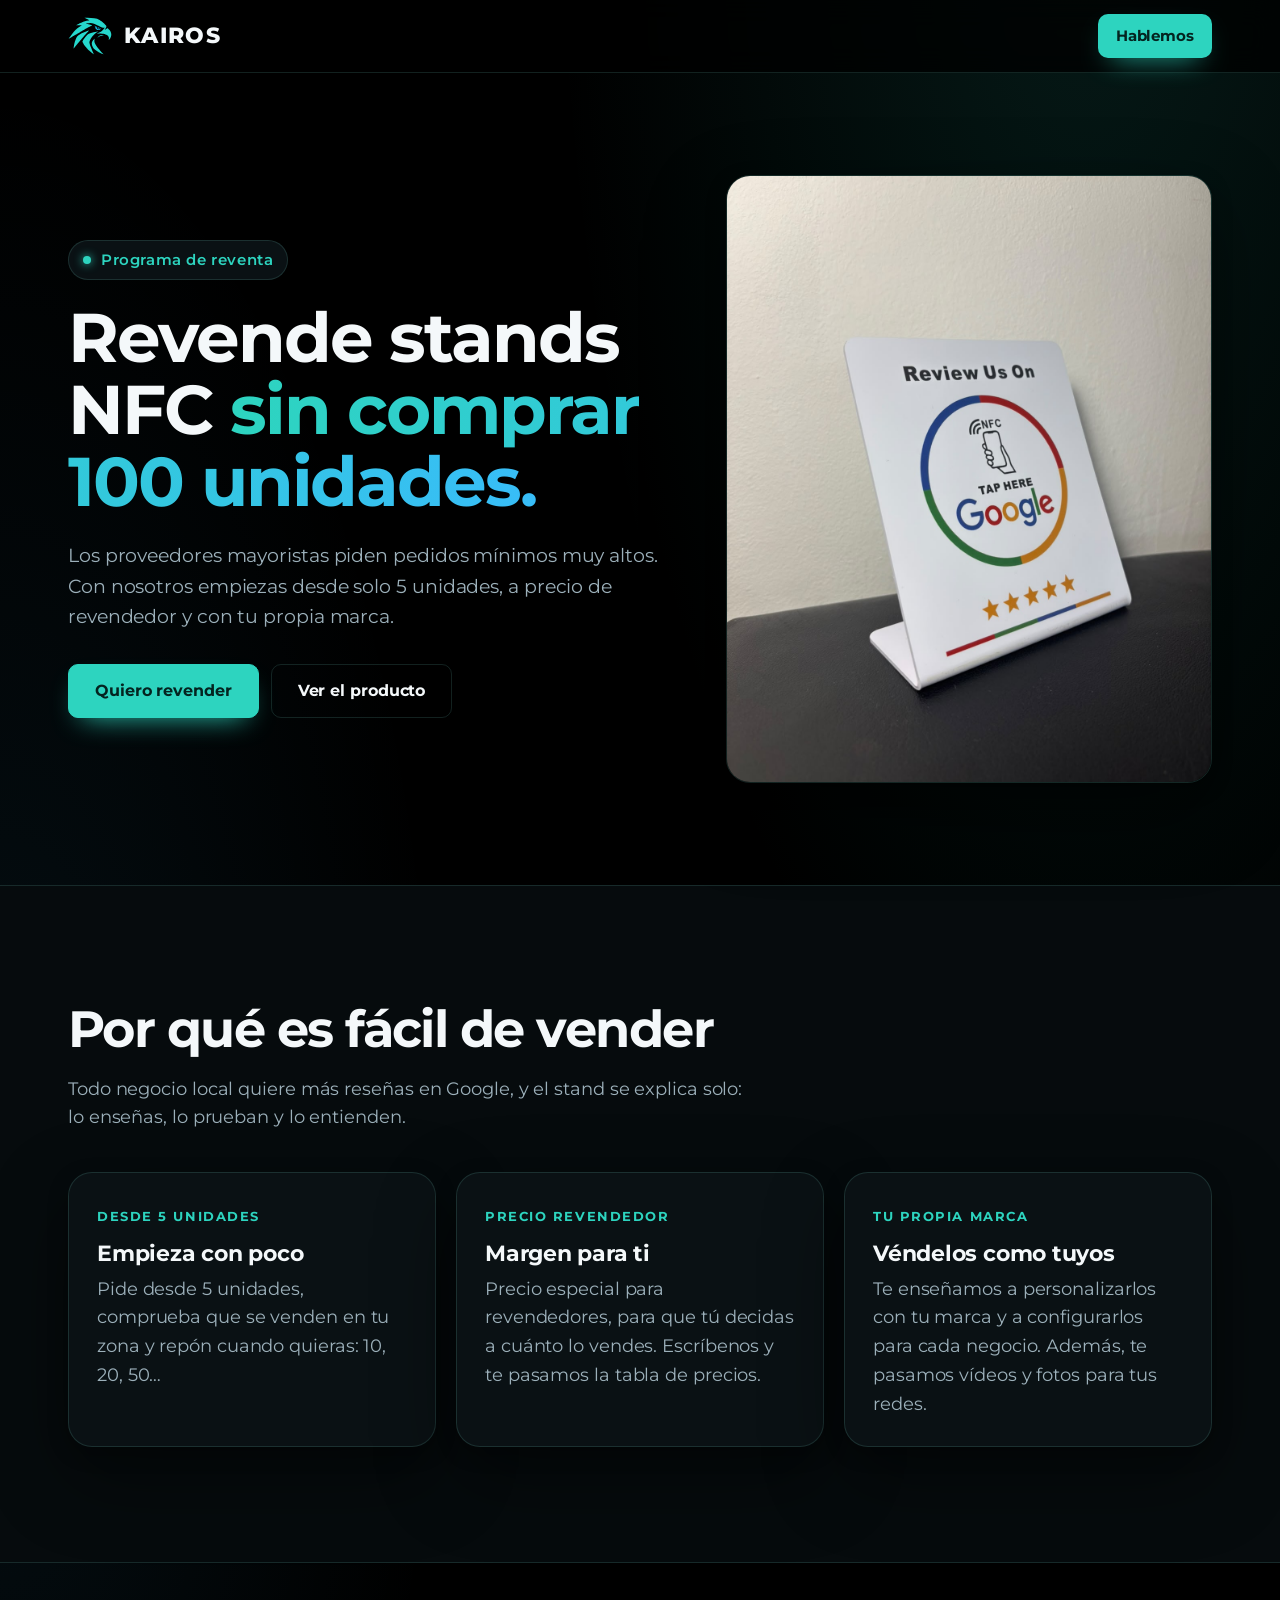
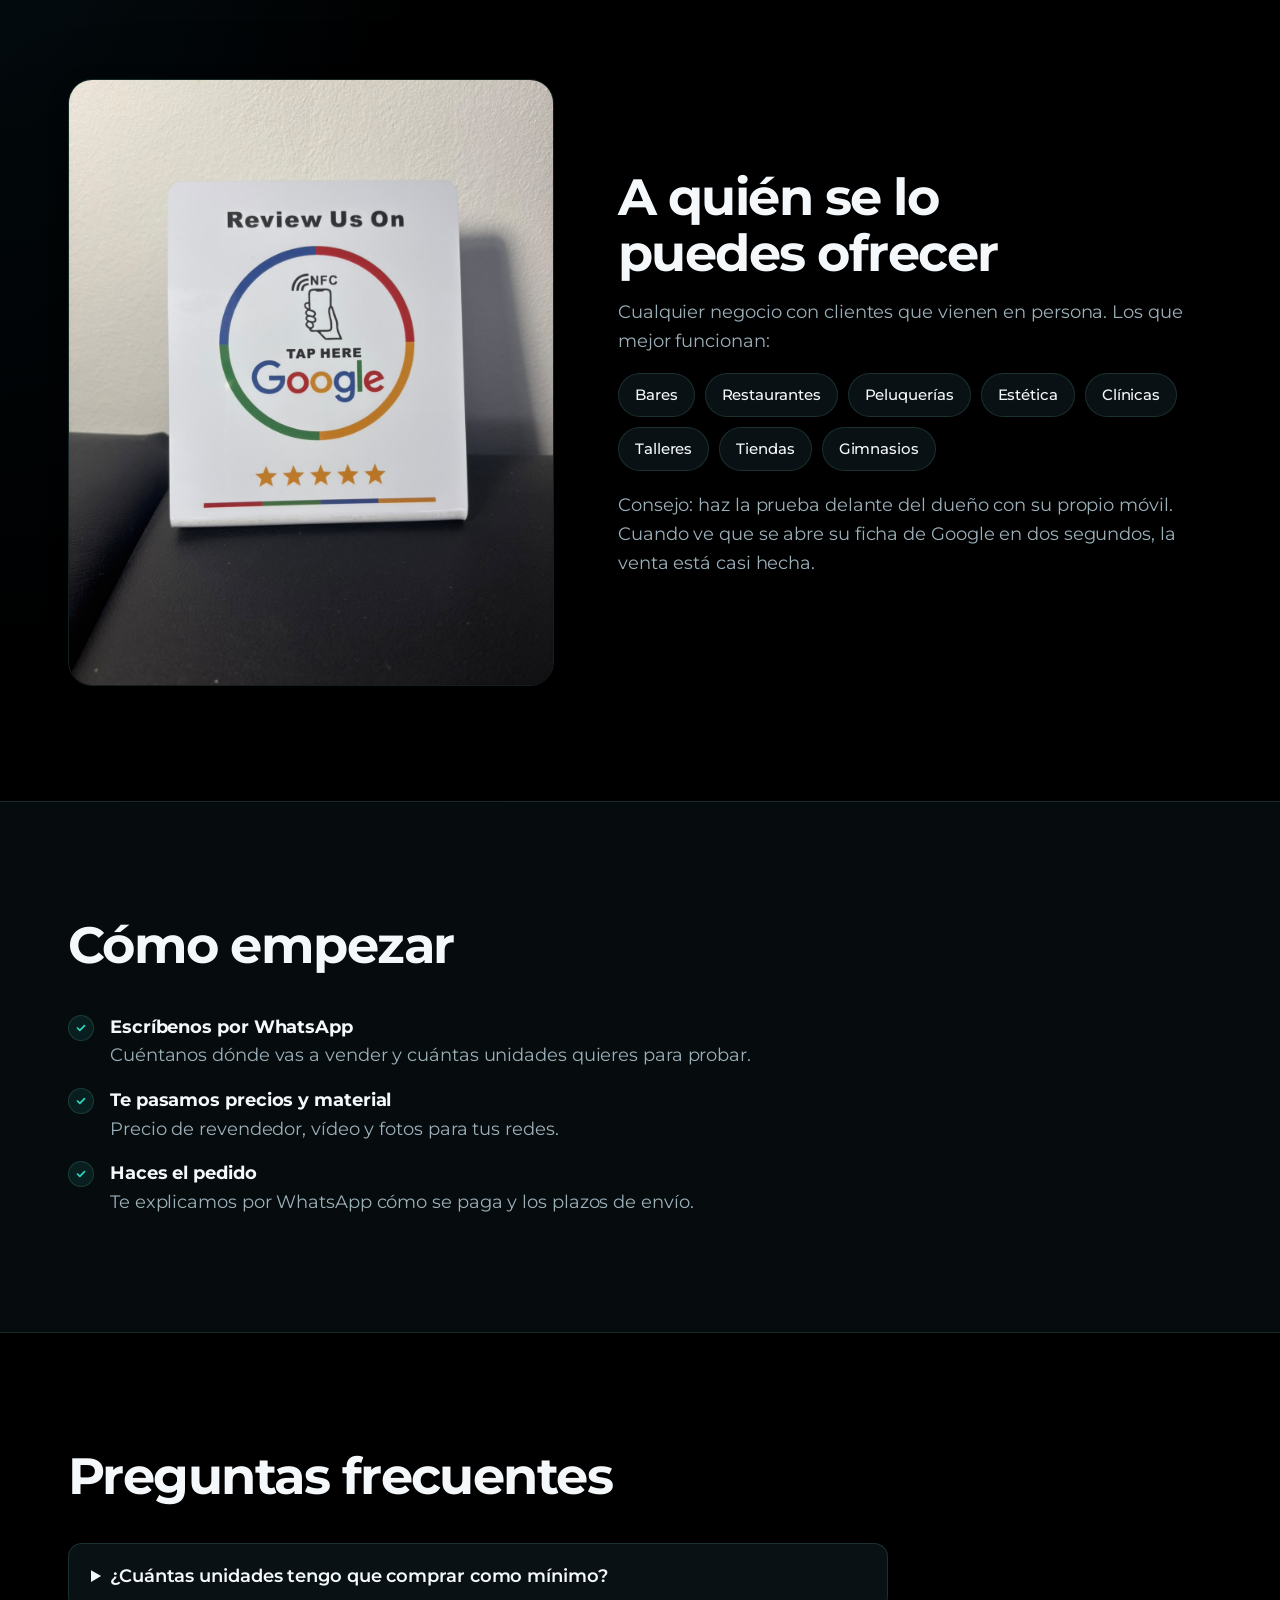
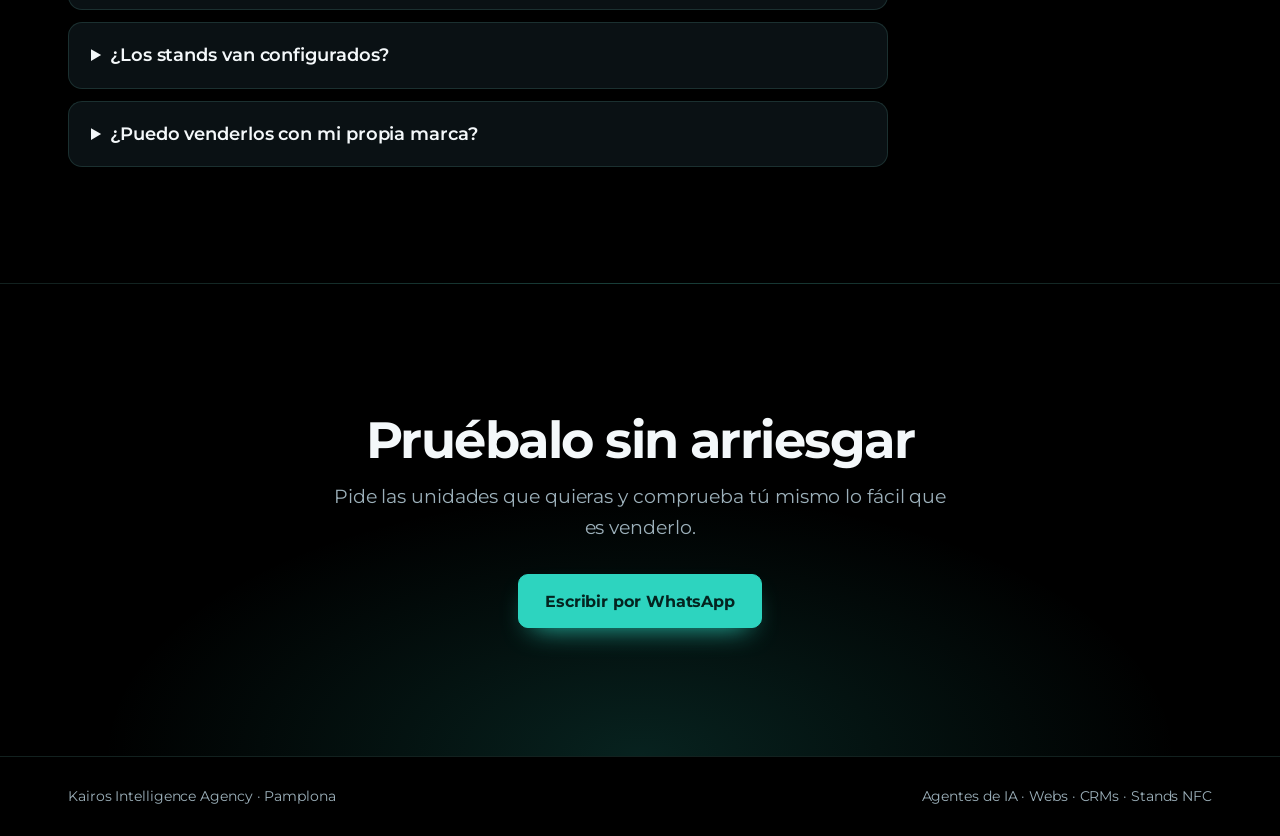
==== commit 1e90a202: "Diseño igual que la web principal de Kairos (kairos-cdi.pages.dev) Co-Authored-By: Claude Opus 5.5 <" ====
--- a/reventa.html
+++ b/reventa.html
@@ -3,7 +3,7 @@
 <head>
 <meta charset="utf-8">
 <meta name="viewport" content="width=device-width,initial-scale=1,viewport-fit=cover">
-<title>Revende stands NFC desde 5 unidades · Kairo's</title>
+<title>Revende stands NFC desde 5 unidades · Kairos</title>
 <meta name="description" content="Revende stands NFC de reseñas Google desde solo 5 unidades, con tu propia marca. Te enseñamos a personalizarlos y te damos vídeo y fotos para venderlos.">
 <link rel="icon" type="image/svg+xml" href="img/isotipo-aguila.svg">
 <link rel="icon" type="image/png" sizes="512x512" href="img/favicon-512.png">
@@ -17,8 +17,8 @@
 
 <header class="barra">
   <div class="contenedor">
-    <a class="marca" href="index.html"><img src="img/isotipo-aguila.svg" alt="" width="34" height="29">Kairo's</a>
-    <a class="volver" href="index.html">← Todos los enlaces</a>
+    <a class="marca" href="index.html"><img src="img/isotipo-aguila.svg" alt="" width="44" height="38">Kairos</a>
+    <a class="volver" href="https://wa.me/34641196065?text=Hola%2C%20quer%C3%ADa%20m%C3%A1s%20informaci%C3%B3n%20acerca%20de%20Kairos" target="_blank" rel="noopener">Hablemos</a>
   </div>
 </header>
 
@@ -27,14 +27,14 @@
   <div class="contenedor">
     <div>
       <span class="etiqueta">Programa de reventa</span>
-      <h1>Revende stands NFC sin comprar 100 unidades</h1>
+      <h1>Revende stands NFC <span class="degradado">sin comprar 100 unidades.</span></h1>
       <p class="entradilla">Los proveedores mayoristas piden pedidos mínimos muy altos. Con nosotros empiezas desde solo 5 unidades, a precio de revendedor y con tu propia marca.</p>
       <div class="botones">
         <a class="boton" href="https://wa.me/34641196065?text=Hola%2C%20quer%C3%ADa%20m%C3%A1s%20informaci%C3%B3n%20acerca%20de%20revender%20los%20stands%20NFC" target="_blank" rel="noopener">Quiero revender</a>
         <a class="boton secundario" href="stands-nfc.html">Ver el producto</a>
       </div>
     </div>
-    <img src="img/stand-lateral.jpg" alt="Stand NFC de reseñas Google de Kairo's">
+    <img src="img/stand-lateral.jpg" alt="Stand NFC de reseñas Google de Kairos">
   </div>
 </section>
 
@@ -126,7 +126,7 @@
 
 <footer class="pie">
   <div class="contenedor">
-    <span>Kairo's Intelligence Agency</span>
+    <span>Kairos Intelligence Agency · Pamplona</span>
     <span>Agentes de IA · Webs · CRMs · Stands NFC</span>
   </div>
 </footer>
--- a/styles.css
+++ b/styles.css
@@ -1,104 +1,119 @@
-/* Estilos compartidos de las páginas de Kairo's (stands-nfc.html y reventa.html).
-   Para cambiar un color en todas las páginas a la vez, cámbialo solo aquí arriba. */
+/* Estilos compartidos de las páginas de Kairos (stands-nfc.html y reventa.html).
+   Copian el sistema de diseño de la web principal (kairos-cdi.pages.dev):
+   mismos colores, fuente, radios, bordes y sombras. */
 :root {
-  /* Paleta oficial de Kairos: los colores del isotipo del águila */
-  --fondo: #070D11;        /* fondo casi negro */
-  --fondo-claro: #F4F8FA;  /* blanco suave para secciones claras */
-  --tarjeta: #0B151B;      /* superficies */
+  --fondo: #000000;
+  --superficie: #0A1114;
+  --superficie-suave: #060B0D;
+  --superficie-alta: #111B20;
   --texto: #F4F8FA;
-  --texto-oscuro: #070D11;
   --gris: #9CB0BA;
-  --gris-oscuro: #4E6470;
-  --linea: #1B2C35;
-  --acento: #2DD4BF;       /* turquesa del águila */
-  --acento-claro: #38BDF8; /* cian del ojo */
-  --acento-oscuro: #0F8F80; /* turquesa legible sobre fondo claro */
-  --fuente-titulos: "Montserrat", "Helvetica Neue", Arial, sans-serif;
-  --fuente-texto: "Montserrat", "Segoe UI", system-ui, sans-serif;
+  --linea: rgba(129, 230, 217, 0.14);
+  --linea-hover: rgba(45, 212, 191, 0.42);
+  --acento: #2DD4BF;
+  --acento-hover: #5EEAD4;
+  --acento-suave: rgba(45, 212, 191, 0.10);
+  --cian: #38BDF8;
+  --sobre-acento: #042420;
+  --degradado: linear-gradient(100deg, #2DD4BF 0%, #38BDF8 100%);
+  --sombra-lg: 0 30px 80px rgba(0, 0, 0, 0.45), 0 6px 20px rgba(0, 0, 0, 0.25);
+  --radio-lg: 24px;
+  --radio-md: 20px;
+  --radio-sm: 14px;
+  --fuente: "Montserrat", ui-sans-serif, system-ui, -apple-system, "Segoe UI", Roboto, sans-serif;
+  --ease: cubic-bezier(0.22, 0.61, 0.36, 1);
   color-scheme: dark;
 }
 * { box-sizing: border-box; }
 html { scroll-behavior: smooth; }
 body {
   margin: 0;
-  background: var(--fondo);
+  background:
+    radial-gradient(60% 50% at 85% -5%, rgba(45, 212, 191, 0.13), transparent 70%),
+    radial-gradient(50% 40% at 0% 30%, rgba(56, 189, 248, 0.08), transparent 70%),
+    var(--fondo);
   color: var(--texto);
-  font-family: var(--fuente-texto);
-  font-size: 17px;
+  font-family: var(--fuente);
+  font-size: clamp(1rem, 1.4vw, 1.125rem);
   line-height: 1.6;
+  letter-spacing: -0.005em;
 }
-img { max-width: 100%; display: block; }
+img, video { max-width: 100%; display: block; }
 a { color: inherit; }
 .contenedor {
-  max-width: 1080px; margin: 0 auto;
-  padding-left: max(20px, env(safe-area-inset-left, 0px));
-  padding-right: max(20px, env(safe-area-inset-right, 0px));
+  max-width: 1240px; margin: 0 auto;
+  padding-left: max(clamp(20px, 4vw, 48px), env(safe-area-inset-left, 0px));
+  padding-right: max(clamp(20px, 4vw, 48px), env(safe-area-inset-right, 0px));
 }
 
-/* Barra superior */
-.barra { border-bottom: 1px solid var(--linea); }
-.barra .contenedor { display: flex; align-items: center; justify-content: space-between; gap: 16px; padding-block: 16px; }
-.marca { display: inline-flex; align-items: center; gap: 10px; font-family: var(--fuente-titulos); font-variation-settings: "wdth" 125; font-weight: 800; font-size: 20px; letter-spacing: .02em; text-transform: uppercase; text-decoration: none; }
-.volver { font-size: 14px; color: var(--gris); text-decoration: none; }
-.volver:hover { color: var(--texto); }
+/* Barra superior, como la cabecera de la web principal */
+.barra { position: sticky; top: 0; z-index: 10; background: rgba(0, 0, 0, 0.78); backdrop-filter: blur(14px); -webkit-backdrop-filter: blur(14px); border-bottom: 1px solid var(--linea); }
+.barra .contenedor { display: flex; align-items: center; justify-content: space-between; gap: 16px; min-height: 72px; }
+.marca { display: inline-flex; align-items: center; gap: 12px; text-decoration: none; font-weight: 800; font-size: 22px; letter-spacing: .06em; text-transform: uppercase; }
+.marca img { width: 44px; height: auto; }
+.volver { display: inline-flex; align-items: center; min-height: 44px; padding: 0 18px; border-radius: 10px; font-weight: 700; font-size: 15px; text-decoration: none; background: var(--acento); color: var(--sobre-acento); box-shadow: 0 12px 28px -14px var(--acento); transition: background .18s var(--ease); }
+.volver:hover { background: var(--acento-hover); }
 
-/* Portada de la página */
-.portada { padding-block: 56px 64px; background: radial-gradient(90% 70% at 85% 10%, rgba(45,212,191,.14), transparent 60%); }
-.portada .contenedor { display: grid; grid-template-columns: 1.1fr .9fr; gap: 48px; align-items: center; }
-.etiqueta { display: inline-block; font-size: 12.5px; font-weight: 600; letter-spacing: .16em; text-transform: uppercase; color: var(--acento-claro); margin-bottom: 14px; }
-h1 { font-family: var(--fuente-titulos); font-weight: 800; font-size: clamp(34px, 5.4vw, 56px); line-height: 1.04; margin: 0 0 18px; letter-spacing: -.015em; text-wrap: balance; }
-h2 { font-family: var(--fuente-titulos); font-weight: 800; font-size: clamp(26px, 3.6vw, 36px); line-height: 1.1; margin: 0 0 12px; letter-spacing: -.01em; text-wrap: balance; }
-h3 { font-family: var(--fuente-titulos); font-weight: 700; font-size: 19px; line-height: 1.25; margin: 0 0 6px; }
-.entradilla { color: var(--gris); font-size: 19px; max-width: 46ch; margin: 0 0 28px; }
-.portada img { border-radius: 18px; aspect-ratio: 4 / 5; object-fit: cover; width: 100%; box-shadow: 0 30px 60px rgba(0,0,0,.35); }
+/* Portada */
+.portada { padding-block: clamp(48px, 8vw, 104px) clamp(56px, 8vw, 112px); }
+.portada .contenedor { display: grid; grid-template-columns: 1.1fr .9fr; gap: clamp(32px, 5vw, 72px); align-items: center; }
+.etiqueta { display: inline-flex; align-items: center; gap: 10px; padding: 7px 14px; border-radius: 999px; background: var(--superficie); border: 1px solid var(--linea); color: var(--acento); font-size: 15px; font-weight: 600; letter-spacing: .04em; margin-bottom: 22px; }
+.etiqueta::before { content: ""; width: 8px; height: 8px; border-radius: 50%; background: var(--acento); box-shadow: 0 0 10px var(--acento); }
+h1 { font-weight: 700; font-size: clamp(2.4rem, 5.4vw, 4.4rem); line-height: 1.04; margin: 0 0 22px; letter-spacing: -0.03em; text-wrap: balance; }
+h2 { font-weight: 700; font-size: clamp(2rem, 4vw, 3.2rem); line-height: 1.08; margin: 0 0 14px; letter-spacing: -0.03em; text-wrap: balance; }
+h3 { font-weight: 700; font-size: clamp(1.15rem, 2vw, 1.4rem); line-height: 1.25; margin: 0 0 8px; letter-spacing: -0.01em; }
+.degradado { background: var(--degradado); -webkit-background-clip: text; background-clip: text; color: transparent; }
+.entradilla { color: var(--gris); font-size: clamp(1.05rem, 1.5vw, 1.2rem); max-width: 48ch; margin: 0 0 32px; }
+.portada img { border-radius: var(--radio-lg); aspect-ratio: 4 / 5; object-fit: cover; width: 100%; border: 1px solid var(--linea); box-shadow: var(--sombra-lg); }
 
 /* Botones */
 .botones { display: flex; flex-wrap: wrap; gap: 12px; }
-.boton { display: inline-flex; align-items: center; gap: 10px; padding: 14px 22px; border-radius: 12px; font-weight: 600; text-decoration: none; background: var(--acento); color: var(--texto-oscuro); border: 1px solid var(--acento); transition: background .2s ease; }
-.boton:hover { background: #5EE3D1; border-color: #5EE3D1; }
-.boton.secundario { background: transparent; border-color: var(--linea); color: var(--texto); }
-.boton.secundario:hover { border-color: var(--acento); background: transparent; }
-.boton:focus-visible, .volver:focus-visible, .marca:focus-visible { outline: 2px solid var(--acento-claro); outline-offset: 3px; }
+.boton { display: inline-flex; align-items: center; justify-content: center; gap: 10px; min-height: 54px; padding: 0 26px; border-radius: 10px; font-weight: 700; font-size: 1rem; text-decoration: none; background: var(--acento); color: var(--sobre-acento); border: 1px solid var(--acento); box-shadow: 0 12px 28px -14px var(--acento); transition: background .18s var(--ease), border-color .18s var(--ease), transform .18s var(--ease); }
+.boton:hover { background: var(--acento-hover); border-color: var(--acento-hover); transform: translateY(-1px); }
+.boton.secundario { background: transparent; color: var(--texto); border-color: var(--linea); box-shadow: none; }
+.boton.secundario:hover { border-color: var(--linea-hover); background: var(--acento-suave); }
+.boton:focus-visible, .volver:focus-visible, .marca:focus-visible, summary:focus-visible { outline: 2px solid var(--acento); outline-offset: 3px; }
 
 /* Secciones */
-.seccion { padding-block: 64px; }
-.seccion.clara { background: var(--fondo-claro); color: var(--texto-oscuro); }
-.seccion.clara .gris { color: var(--gris-oscuro); }
-.cabecera-seccion { max-width: 640px; margin-bottom: 36px; }
+.seccion { padding-block: clamp(64px, 9vw, 120px); }
+.seccion.clara { background: var(--superficie-suave); border-block: 1px solid var(--linea); }
+.cabecera-seccion { max-width: 680px; margin-bottom: 40px; }
 .gris { color: var(--gris); }
 
 .pasos { display: grid; grid-template-columns: repeat(3, minmax(0, 1fr)); gap: 20px; }
-.paso { padding: 24px; border-radius: 16px; background: #FFFFFF; border: 1px solid #DCE5E9; }
-.paso .num { font-family: var(--fuente-titulos); font-weight: 800; font-size: 15px; color: var(--acento-oscuro); margin-bottom: 10px; display: block; letter-spacing: .08em; }
-.paso p { margin: 0; color: var(--gris-oscuro); }
+.paso { padding: 28px; border-radius: var(--radio-lg); background: var(--superficie); border: 1px solid var(--linea); box-shadow: var(--sombra-lg); transition: border-color .26s var(--ease), transform .26s var(--ease); }
+.paso:hover { border-color: var(--linea-hover); transform: translateY(-2px); }
+.paso .num { display: inline-block; font-weight: 700; font-size: 13px; letter-spacing: .12em; color: var(--acento); margin-bottom: 12px; }
+.paso p { margin: 0; color: var(--gris); }
 
-.dos-columnas { display: grid; grid-template-columns: .9fr 1.1fr; gap: 48px; align-items: center; }
-.dos-columnas img { border-radius: 18px; aspect-ratio: 4 / 5; object-fit: cover; width: 100%; }
-.lista { list-style: none; padding: 0; margin: 0; display: grid; gap: 14px; }
-.lista li { display: grid; grid-template-columns: 28px minmax(0,1fr); gap: 12px; align-items: start; }
-.lista li::before { content: ""; width: 22px; height: 22px; margin-top: 3px; border-radius: 50%; background: var(--acento) url("data:image/svg+xml,%3Csvg xmlns='http://www.w3.org/2000/svg' viewBox='0 0 24 24' fill='none' stroke='%23070D11' stroke-width='3' stroke-linecap='round' stroke-linejoin='round'%3E%3Cpath d='M6 12l4 4 8-8'/%3E%3C/svg%3E") center / 14px no-repeat; }
-.lista b { display: block; }
+.dos-columnas { display: grid; grid-template-columns: .9fr 1.1fr; gap: clamp(32px, 5vw, 72px); align-items: center; }
+.dos-columnas img { border-radius: var(--radio-lg); aspect-ratio: 4 / 5; object-fit: cover; width: 100%; border: 1px solid var(--linea); box-shadow: var(--sombra-lg); }
+.lista { list-style: none; padding: 0; margin: 0; display: grid; gap: 16px; }
+.lista li { display: grid; grid-template-columns: 30px minmax(0,1fr); gap: 12px; align-items: start; }
+.lista li::before { content: ""; width: 24px; height: 24px; margin-top: 2px; border-radius: 50%; background: var(--acento-suave) url("data:image/svg+xml,%3Csvg xmlns='http://www.w3.org/2000/svg' viewBox='0 0 24 24' fill='none' stroke='%232DD4BF' stroke-width='3' stroke-linecap='round' stroke-linejoin='round'%3E%3Cpath d='M6 12l4 4 8-8'/%3E%3C/svg%3E") center / 14px no-repeat; border: 1px solid var(--linea); }
+.lista b { display: block; font-weight: 700; }
 
 .negocios { display: flex; flex-wrap: wrap; gap: 10px; }
-.negocios span { padding: 8px 16px; border-radius: 99px; border: 1px solid var(--linea); font-size: 15px; }
+.negocios span { padding: 9px 16px; border-radius: 999px; background: var(--superficie); border: 1px solid var(--linea); font-size: 15px; font-weight: 500; }
 
-.preguntas { display: grid; gap: 12px; max-width: 760px; }
-details { background: var(--tarjeta); border: 1px solid var(--linea); border-radius: 12px; padding: 16px 20px; }
+.preguntas { display: grid; gap: 12px; max-width: 820px; }
+details { background: var(--superficie); border: 1px solid var(--linea); border-radius: var(--radio-sm); padding: 18px 22px; transition: border-color .18s var(--ease); }
+details[open], details:hover { border-color: var(--linea-hover); }
 summary { cursor: pointer; font-weight: 600; }
-summary:focus-visible { outline: 2px solid var(--acento-claro); outline-offset: 3px; }
 details p { margin: 10px 0 0; color: var(--gris); }
 
-.llamada { text-align: center; padding-block: 72px; background: radial-gradient(70% 90% at 50% 100%, rgba(45,212,191,.16), transparent 70%); }
+.llamada { text-align: center; padding-block: clamp(72px, 10vw, 128px); background: radial-gradient(60% 80% at 50% 100%, rgba(45, 212, 191, 0.16), transparent 70%); border-top: 1px solid var(--linea); }
 .llamada .entradilla { margin-inline: auto; }
 .llamada .botones { justify-content: center; }
 
-.pie { border-top: 1px solid var(--linea); padding-block: 24px; color: var(--gris); font-size: 14px; }
+.pie { border-top: 1px solid var(--linea); padding-block: 28px; color: var(--gris); font-size: 14px; }
 .pie .contenedor { display: flex; flex-wrap: wrap; justify-content: space-between; gap: 8px 20px; }
 
-@media (max-width: 820px) {
-  .portada .contenedor, .dos-columnas { grid-template-columns: 1fr; gap: 32px; }
+@media (max-width: 860px) {
+  .portada .contenedor, .dos-columnas { grid-template-columns: 1fr; }
   .pasos { grid-template-columns: 1fr; }
-  .portada { padding-block: 36px 48px; }
-  .seccion { padding-block: 48px; }
+  .marca { font-size: 18px; }
+  .marca img { width: 36px; }
+  .volver { padding: 0 14px; font-size: 14px; }
 }
-@media (prefers-reduced-motion: reduce) { html { scroll-behavior: auto; } .boton { transition: none; } }
+@media (prefers-reduced-motion: reduce) { html { scroll-behavior: auto; } .boton, .paso, .volver { transition: none; } .boton:hover, .paso:hover { transform: none; } }
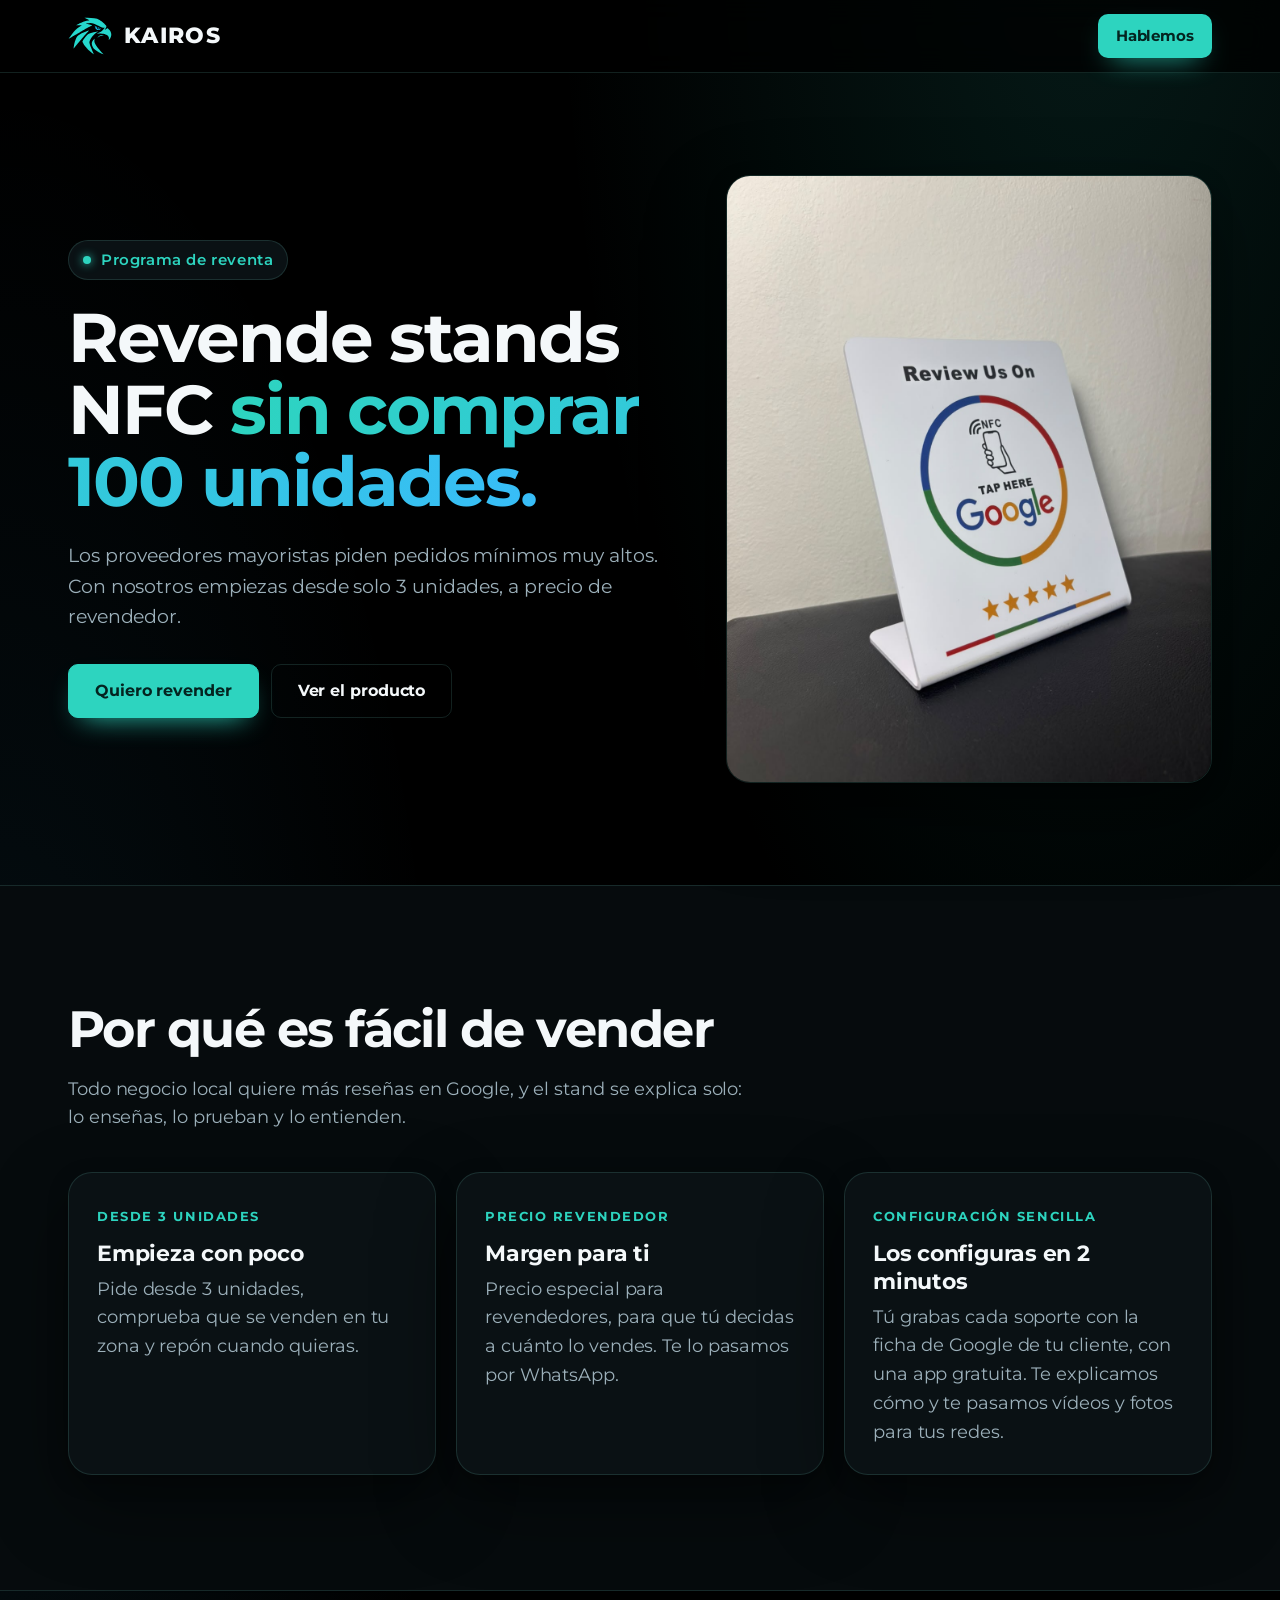
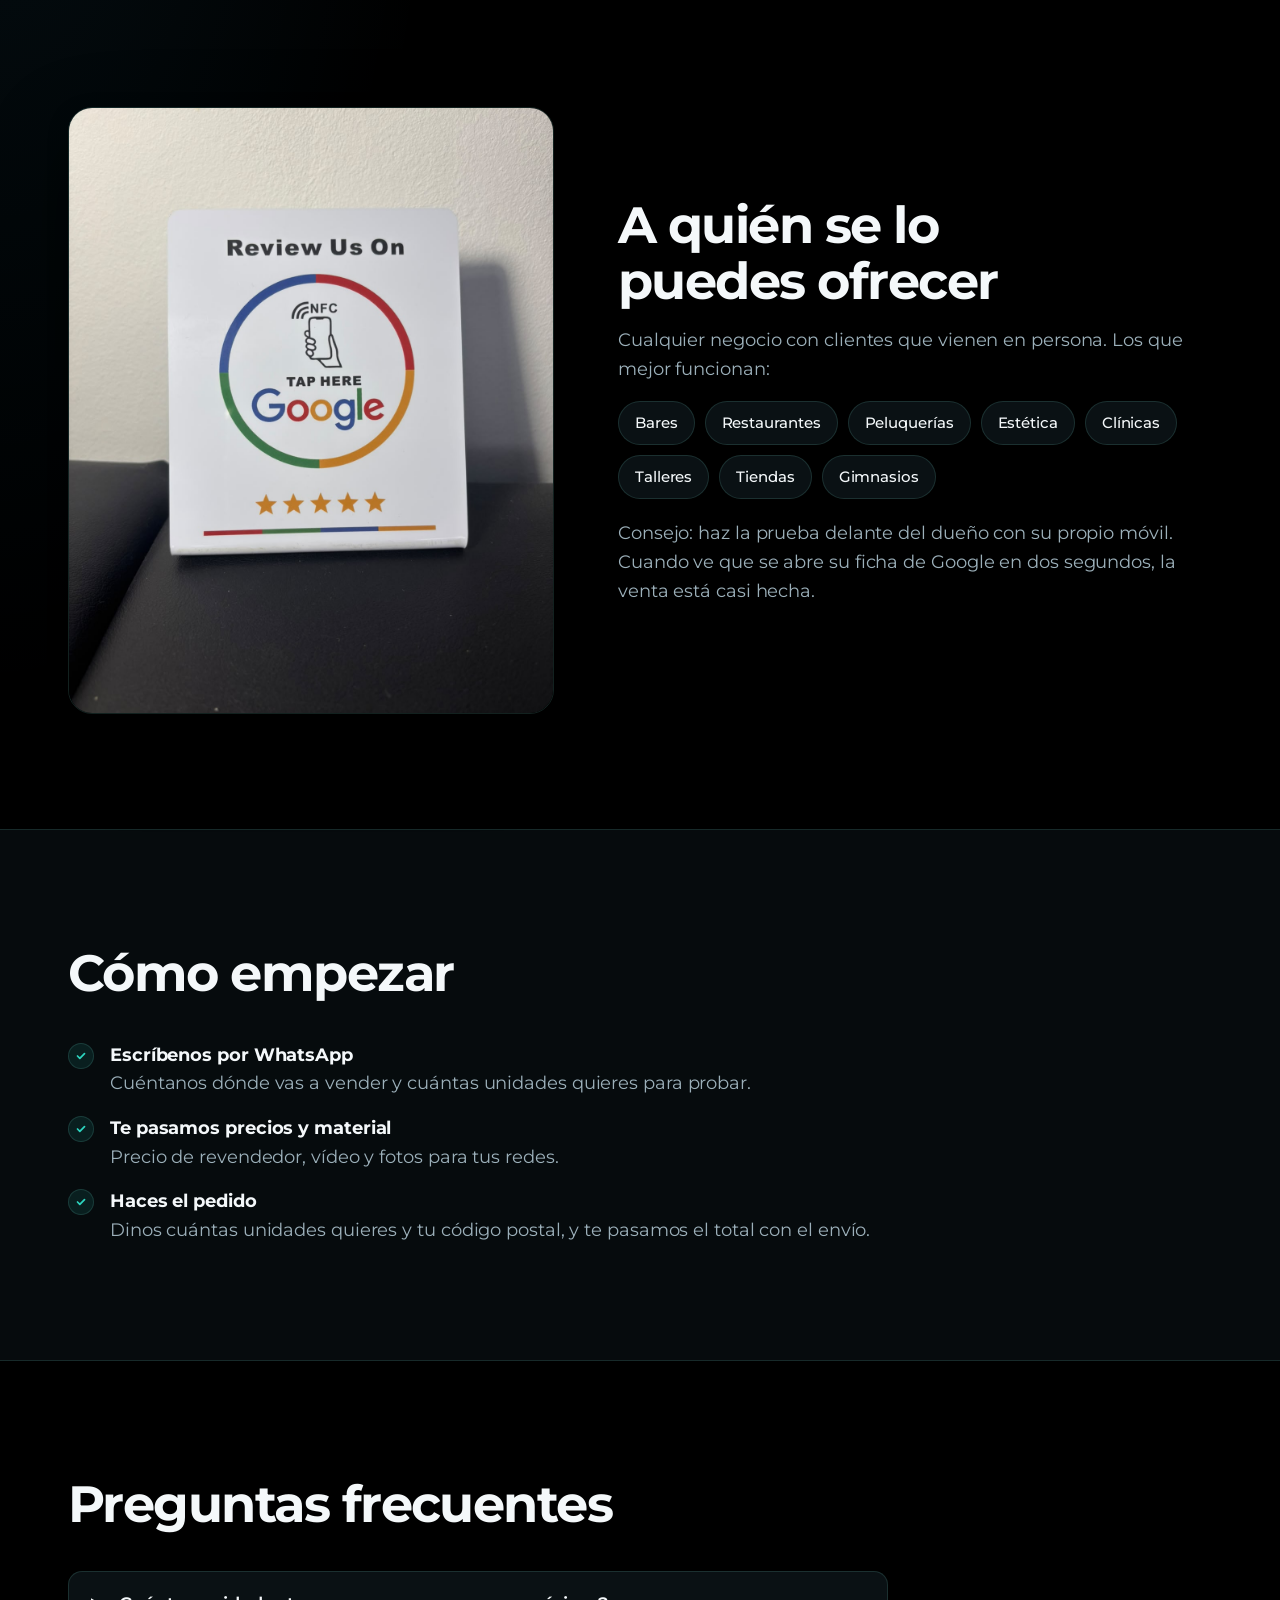
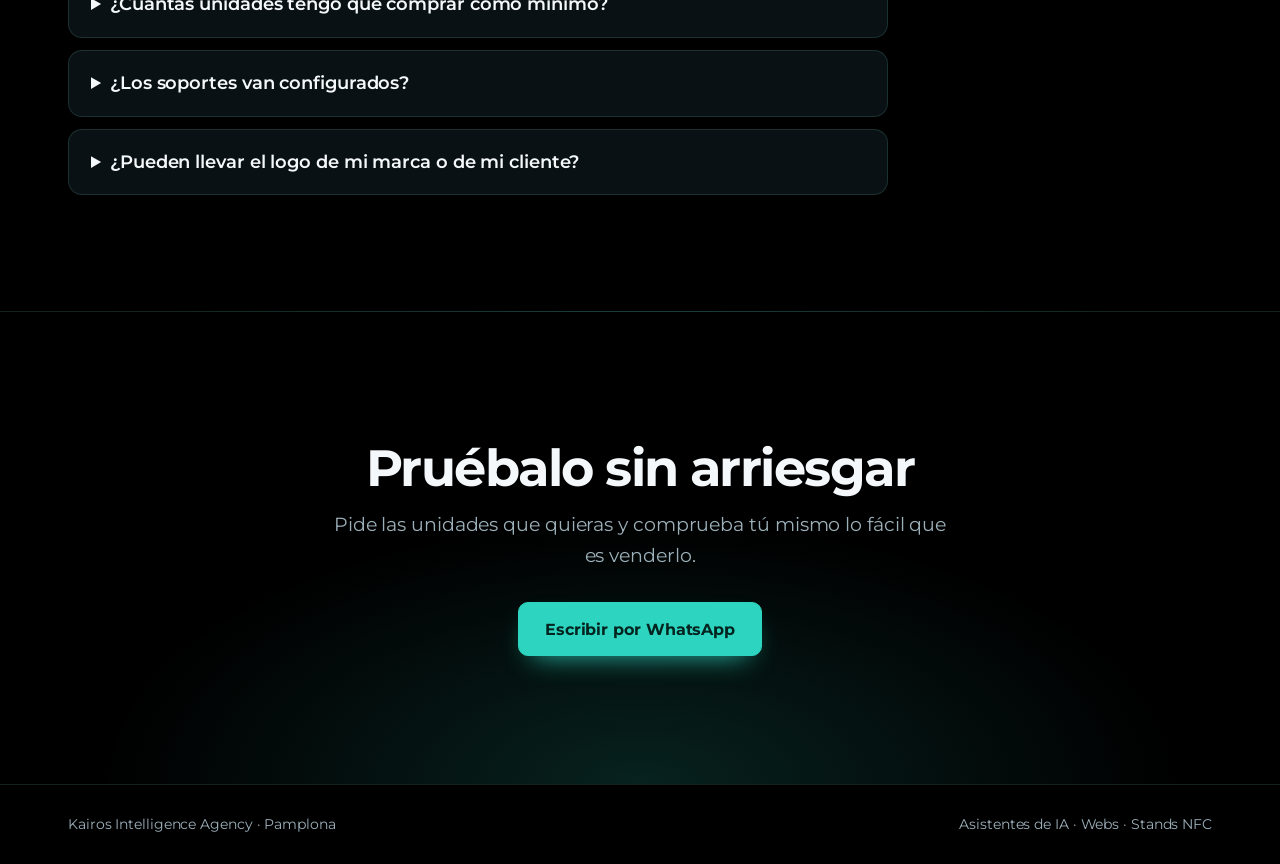
==== commit 92182acf: "Páginas de enlaces, soportes NFC y reventa" ====
--- a/reventa.html
+++ b/reventa.html
@@ -3,8 +3,9 @@
 <head>
 <meta charset="utf-8">
 <meta name="viewport" content="width=device-width,initial-scale=1,viewport-fit=cover">
-<title>Revende stands NFC desde 5 unidades · Kairos</title>
-<meta name="description" content="Revende stands NFC de reseñas Google desde solo 5 unidades, con tu propia marca. Te enseñamos a personalizarlos y te damos vídeo y fotos para venderlos.">
+<meta name="robots" content="noindex, nofollow">
+<title>Revende soportes NFC desde 3 unidades · Kairos</title>
+<meta name="description" content="Revende soportes NFC de reseñas de Google desde 3 unidades, a precio de revendedor. Te explicamos cómo configurarlos y te damos vídeo y fotos para venderlos.">
 <link rel="icon" type="image/svg+xml" href="img/isotipo-aguila.svg">
 <link rel="icon" type="image/png" sizes="512x512" href="img/favicon-512.png">
 <link rel="apple-touch-icon" href="img/apple-touch-icon.png">
@@ -28,7 +29,7 @@
     <div>
       <span class="etiqueta">Programa de reventa</span>
       <h1>Revende stands NFC <span class="degradado">sin comprar 100 unidades.</span></h1>
-      <p class="entradilla">Los proveedores mayoristas piden pedidos mínimos muy altos. Con nosotros empiezas desde solo 5 unidades, a precio de revendedor y con tu propia marca.</p>
+      <p class="entradilla">Los proveedores mayoristas piden pedidos mínimos muy altos. Con nosotros empiezas desde solo 3 unidades, a precio de revendedor.</p>
       <div class="botones">
         <a class="boton" href="https://wa.me/34641196065?text=Hola%2C%20quer%C3%ADa%20m%C3%A1s%20informaci%C3%B3n%20acerca%20de%20revender%20los%20stands%20NFC" target="_blank" rel="noopener">Quiero revender</a>
         <a class="boton secundario" href="stands-nfc.html">Ver el producto</a>
@@ -47,19 +48,19 @@
     </div>
     <div class="pasos">
       <div class="paso">
-        <span class="num">DESDE 5 UNIDADES</span>
+        <span class="num">DESDE 3 UNIDADES</span>
         <h3>Empieza con poco</h3>
-        <p>Pide desde 5 unidades, comprueba que se venden en tu zona y repón cuando quieras: 10, 20, 50…</p>
+        <p>Pide desde 3 unidades, comprueba que se venden en tu zona y repón cuando quieras.</p>
       </div>
       <div class="paso">
         <span class="num">PRECIO REVENDEDOR</span>
         <h3>Margen para ti</h3>
-        <p>Precio especial para revendedores, para que tú decidas a cuánto lo vendes. Escríbenos y te pasamos la tabla de precios.</p>
+        <p>Precio especial para revendedores, para que tú decidas a cuánto lo vendes. Te lo pasamos por WhatsApp.</p>
       </div>
       <div class="paso">
-        <span class="num">TU PROPIA MARCA</span>
-        <h3>Véndelos como tuyos</h3>
-        <p>Te enseñamos a personalizarlos con tu marca y a configurarlos para cada negocio. Además, te pasamos vídeos y fotos para tus redes.</p>
+        <span class="num">CONFIGURACIÓN SENCILLA</span>
+        <h3>Los configuras en 2 minutos</h3>
+        <p>Tú grabas cada soporte con la ficha de Google de tu cliente, con una app gratuita. Te explicamos cómo y te pasamos vídeos y fotos para tus redes.</p>
       </div>
     </div>
   </div>
@@ -87,7 +88,7 @@
     <ul class="lista">
       <li><span><b>Escríbenos por WhatsApp</b><span class="gris">Cuéntanos dónde vas a vender y cuántas unidades quieres para probar.</span></span></li>
       <li><span><b>Te pasamos precios y material</b><span class="gris">Precio de revendedor, vídeo y fotos para tus redes.</span></span></li>
-      <li><span><b>Haces el pedido</b><span class="gris">Te explicamos por WhatsApp cómo se paga y los plazos de envío.</span></span></li>
+      <li><span><b>Haces el pedido</b><span class="gris">Dinos cuántas unidades quieres y tu código postal, y te pasamos el total con el envío.</span></span></li>
     </ul>
   </div>
 </section>
@@ -99,15 +100,15 @@
     <div class="preguntas">
       <details>
         <summary>¿Cuántas unidades tengo que comprar como mínimo?</summary>
-        <p>El pedido mínimo es de 5 unidades. Así puedes probar sin arriesgar y, si funciona, repones las que necesites.</p>
+        <p>El pedido mínimo es de 3 unidades. Así puedes probar sin arriesgar y, si funciona, repones las que necesites.</p>
       </details>
       <details>
-        <summary>¿Los stands van configurados?</summary>
-        <p>Te enseñamos a configurarlos tú mismo, para que cada stand abra la ficha de Google del negocio al que se lo vendes. Es rápido y lo puedes hacer desde el móvil.</p>
+        <summary>¿Los soportes van configurados?</summary>
+        <p>No: la configuración la haces tú, para que cada soporte abra la ficha de Google del negocio al que se lo vendes. Se hace en 2 minutos con una app gratuita y te explicamos cómo.</p>
       </details>
       <details>
-        <summary>¿Puedo venderlos con mi propia marca?</summary>
-        <p>Sí. Te enseñamos a personalizarlos con tu propia marca, así le das más valor a lo que vendes y tus clientes te recuerdan a ti.</p>
+        <summary>¿Pueden llevar el logo de mi marca o de mi cliente?</summary>
+        <p>Sí, pero con presupuesto aparte: el fabricante pide un mínimo de 50 unidades para imprimir un logo. Escríbenos y lo vemos.</p>
       </details>
     </div>
   </div>
@@ -127,7 +128,7 @@
 <footer class="pie">
   <div class="contenedor">
     <span>Kairos Intelligence Agency · Pamplona</span>
-    <span>Agentes de IA · Webs · CRMs · Stands NFC</span>
+    <span>Asistentes de IA · Webs · Stands NFC</span>
   </div>
 </footer>
 
--- a/styles.css
+++ b/styles.css
@@ -117,3 +117,78 @@
   .volver { padding: 0 14px; font-size: 14px; }
 }
 @media (prefers-reduced-motion: reduce) { html { scroll-behavior: auto; } .boton, .paso, .volver { transition: none; } .boton:hover, .paso:hover { transform: none; } }
+
+/* Precio en la portada de la página de stands */
+.precio { margin: -12px 0 28px; display: flex; flex-wrap: wrap; align-items: baseline; gap: 4px 10px; font-size: 1.05rem; color: var(--gris); }
+.precio b { font-size: 1.6rem; font-weight: 700; color: var(--texto); }
+.precio span { flex-basis: 100%; font-size: .9rem; }
+
+/* Animación de la página de stands: el móvil se acerca, se abre la reseña,
+   se marcan 5 estrellas y se publica. Un ciclo dura 8 s y se repite. */
+.demo { --ciclo: 8s; position: relative; aspect-ratio: 4 / 5; width: 100%; border-radius: var(--radio-lg); overflow: hidden; border: 1px solid var(--linea); box-shadow: var(--sombra-lg); background: radial-gradient(70% 55% at 35% 75%, rgba(45, 212, 191, 0.16), transparent 70%), var(--superficie); container-type: inline-size; }
+.demo-stand { position: absolute; left: 6%; bottom: 9%; width: 44%; aspect-ratio: 12 / 14; display: flex; flex-direction: column; align-items: center; justify-content: center; gap: 2.4cqi; text-align: center; border-radius: 4cqi; background: linear-gradient(160deg, #0F1D22, #070D11); border: 1px solid var(--linea-hover); box-shadow: 0 4cqi 8cqi -3cqi rgba(0, 0, 0, .8), inset 0 1px 0 rgba(255, 255, 255, .06); }
+.demo-stand::after { content: ""; position: absolute; left: 8%; right: 8%; bottom: -3.4cqi; height: 3.4cqi; border-radius: 0 0 2cqi 2cqi; background: #0B151B; border: 1px solid var(--linea); border-top: 0; }
+.demo-stand img { width: 22%; height: auto; }
+.demo-stand b { font-size: 3.8cqi; line-height: 1.1; }
+.demo-stand small { font-size: 2.8cqi; color: var(--gris); }
+.demo-estrellas { font-size: 4cqi; letter-spacing: .1em; color: #FBBF24; }
+.demo-nfc { position: relative; width: 10cqi; height: 10cqi; }
+.demo-nfc i { position: absolute; inset: 0; margin: auto; border-radius: 50%; border: .7cqi solid var(--acento); border-left-color: transparent; border-bottom-color: transparent; transform: rotate(45deg); }
+.demo-nfc i:nth-child(1) { width: 3cqi; height: 3cqi; }
+.demo-nfc i:nth-child(2) { width: 6.5cqi; height: 6.5cqi; }
+.demo-nfc i:nth-child(3) { width: 10cqi; height: 10cqi; }
+
+.demo-ondas { position: absolute; left: 28%; top: 57%; width: 0; height: 0; }
+.demo-ondas i { position: absolute; left: -15cqi; top: -15cqi; width: 30cqi; height: 30cqi; border-radius: 50%; border: .6cqi solid var(--acento); opacity: 0; animation: demo-onda var(--ciclo) infinite; }
+.demo-ondas i + i { animation-delay: .25s; }
+
+.demo-movil { position: absolute; right: 5%; top: 5%; width: 36%; aspect-ratio: 9 / 19; border-radius: 6cqi; background: #05090B; border: 1.2cqi solid #1B262C; box-shadow: 0 6cqi 12cqi -4cqi rgba(0, 0, 0, .9), 0 0 0 1px rgba(255, 255, 255, .05); overflow: hidden; transform-origin: 50% 0; animation: demo-movil var(--ciclo) var(--ease) infinite; }
+.demo-movil::before { content: ""; position: absolute; z-index: 3; top: 2cqi; left: 50%; width: 9cqi; height: 2.2cqi; margin-left: -4.5cqi; border-radius: 2cqi; background: #000; }
+.demo-bloqueo, .demo-resena { position: absolute; inset: 0; }
+.demo-bloqueo { display: flex; flex-direction: column; align-items: center; padding-top: 14cqi; gap: 1cqi; background: linear-gradient(180deg, #123A3A, #0A1418 60%); animation: demo-bloqueo var(--ciclo) infinite; }
+.demo-bloqueo b { font-size: 8cqi; font-weight: 600; letter-spacing: -.02em; }
+.demo-bloqueo span { font-size: 2.4cqi; color: var(--gris); }
+.demo-resena { padding: 10cqi 3cqi 3cqi; display: flex; flex-direction: column; gap: 3cqi; background: #F4F8FA; color: #1F2A30; opacity: 0; animation: demo-resena var(--ciclo) infinite; }
+.demo-ficha { display: flex; align-items: center; gap: 2cqi; }
+.demo-ficha i { flex: none; width: 6cqi; height: 6cqi; border-radius: 50%; background: var(--degradado); }
+.demo-ficha span { display: grid; line-height: 1.15; }
+.demo-ficha b { font-size: 3cqi; }
+.demo-ficha small { font-size: 2.2cqi; color: #5B6B73; }
+.demo-votos { display: flex; justify-content: center; gap: .6cqi; font-size: 5.6cqi; line-height: 1; }
+.demo-votos i { font-style: normal; color: #CBD5DA; animation: demo-voto var(--ciclo) infinite; }
+.demo-votos i:nth-child(2) { animation-name: demo-voto-2; }
+.demo-votos i:nth-child(3) { animation-name: demo-voto-3; }
+.demo-votos i:nth-child(4) { animation-name: demo-voto-4; }
+.demo-votos i:nth-child(5) { animation-name: demo-voto-5; }
+.demo-texto { height: 12cqi; padding: 1.6cqi; border-radius: 1.6cqi; border: 1px solid #CBD5DA; font-size: 2.4cqi; overflow: hidden; }
+.demo-texto span { display: block; width: 0; white-space: nowrap; overflow: hidden; animation: demo-escribir var(--ciclo) steps(20) infinite; }
+.demo-publicar { margin-top: auto; padding: 2cqi; border-radius: 6cqi; text-align: center; font-size: 2.8cqi; font-weight: 700; background: #0F766E; color: #fff; animation: demo-pulsar var(--ciclo) infinite; }
+.demo-hecho { position: absolute; inset: 0; display: flex; flex-direction: column; align-items: center; justify-content: center; gap: 2cqi; background: #F4F8FA; font-size: 3cqi; font-weight: 700; opacity: 0; animation: demo-hecho var(--ciclo) infinite; }
+.demo-hecho i { display: grid; place-items: center; width: 11cqi; height: 11cqi; border-radius: 50%; font-style: normal; font-size: 6cqi; background: var(--acento); color: var(--sobre-acento); }
+
+@keyframes demo-movil {
+  0%, 10% { transform: translate(0, 0) rotate(5deg); }
+  26%, 36% { transform: translate(-128%, 60%) rotate(-10deg); }
+  48%, 90% { transform: translate(0, 0) rotate(0deg); }
+  100% { transform: translate(0, 0) rotate(5deg); }
+}
+@keyframes demo-onda { 0%, 27% { opacity: 0; transform: scale(.3); } 29% { opacity: .9; } 38%, 100% { opacity: 0; transform: scale(1.6); } }
+@keyframes demo-bloqueo { 0%, 33% { opacity: 1; } 36%, 94% { opacity: 0; } 100% { opacity: 1; } }
+@keyframes demo-resena { 0%, 33% { opacity: 0; } 36%, 94% { opacity: 1; } 100% { opacity: 0; } }
+@keyframes demo-voto   { 0%, 50% { color: #CBD5DA; transform: none; } 51% { color: #FBBF24; transform: scale(1.3); } 54%, 100% { color: #FBBF24; transform: none; } }
+@keyframes demo-voto-2 { 0%, 53% { color: #CBD5DA; transform: none; } 54% { color: #FBBF24; transform: scale(1.3); } 57%, 100% { color: #FBBF24; transform: none; } }
+@keyframes demo-voto-3 { 0%, 56% { color: #CBD5DA; transform: none; } 57% { color: #FBBF24; transform: scale(1.3); } 60%, 100% { color: #FBBF24; transform: none; } }
+@keyframes demo-voto-4 { 0%, 59% { color: #CBD5DA; transform: none; } 60% { color: #FBBF24; transform: scale(1.3); } 63%, 100% { color: #FBBF24; transform: none; } }
+@keyframes demo-voto-5 { 0%, 62% { color: #CBD5DA; transform: none; } 63% { color: #FBBF24; transform: scale(1.3); } 66%, 100% { color: #FBBF24; transform: none; } }
+@keyframes demo-escribir { 0%, 66% { width: 0; } 75%, 100% { width: 100%; } }
+@keyframes demo-pulsar { 0%, 77% { transform: none; filter: none; } 79% { transform: scale(.94); filter: brightness(1.3); } 81%, 100% { transform: none; filter: none; } }
+@keyframes demo-hecho { 0%, 81% { opacity: 0; } 83%, 94% { opacity: 1; } 100% { opacity: 0; } }
+
+/* Sin animaciones: se muestra directamente la reseña con 5 estrellas */
+@media (prefers-reduced-motion: reduce) {
+  .demo *, .demo *::before { animation: none !important; }
+  .demo-bloqueo, .demo-ondas, .demo-hecho { opacity: 0; }
+  .demo-resena { opacity: 1; }
+  .demo-votos i { color: #FBBF24; }
+  .demo-texto span { width: 100%; }
+}
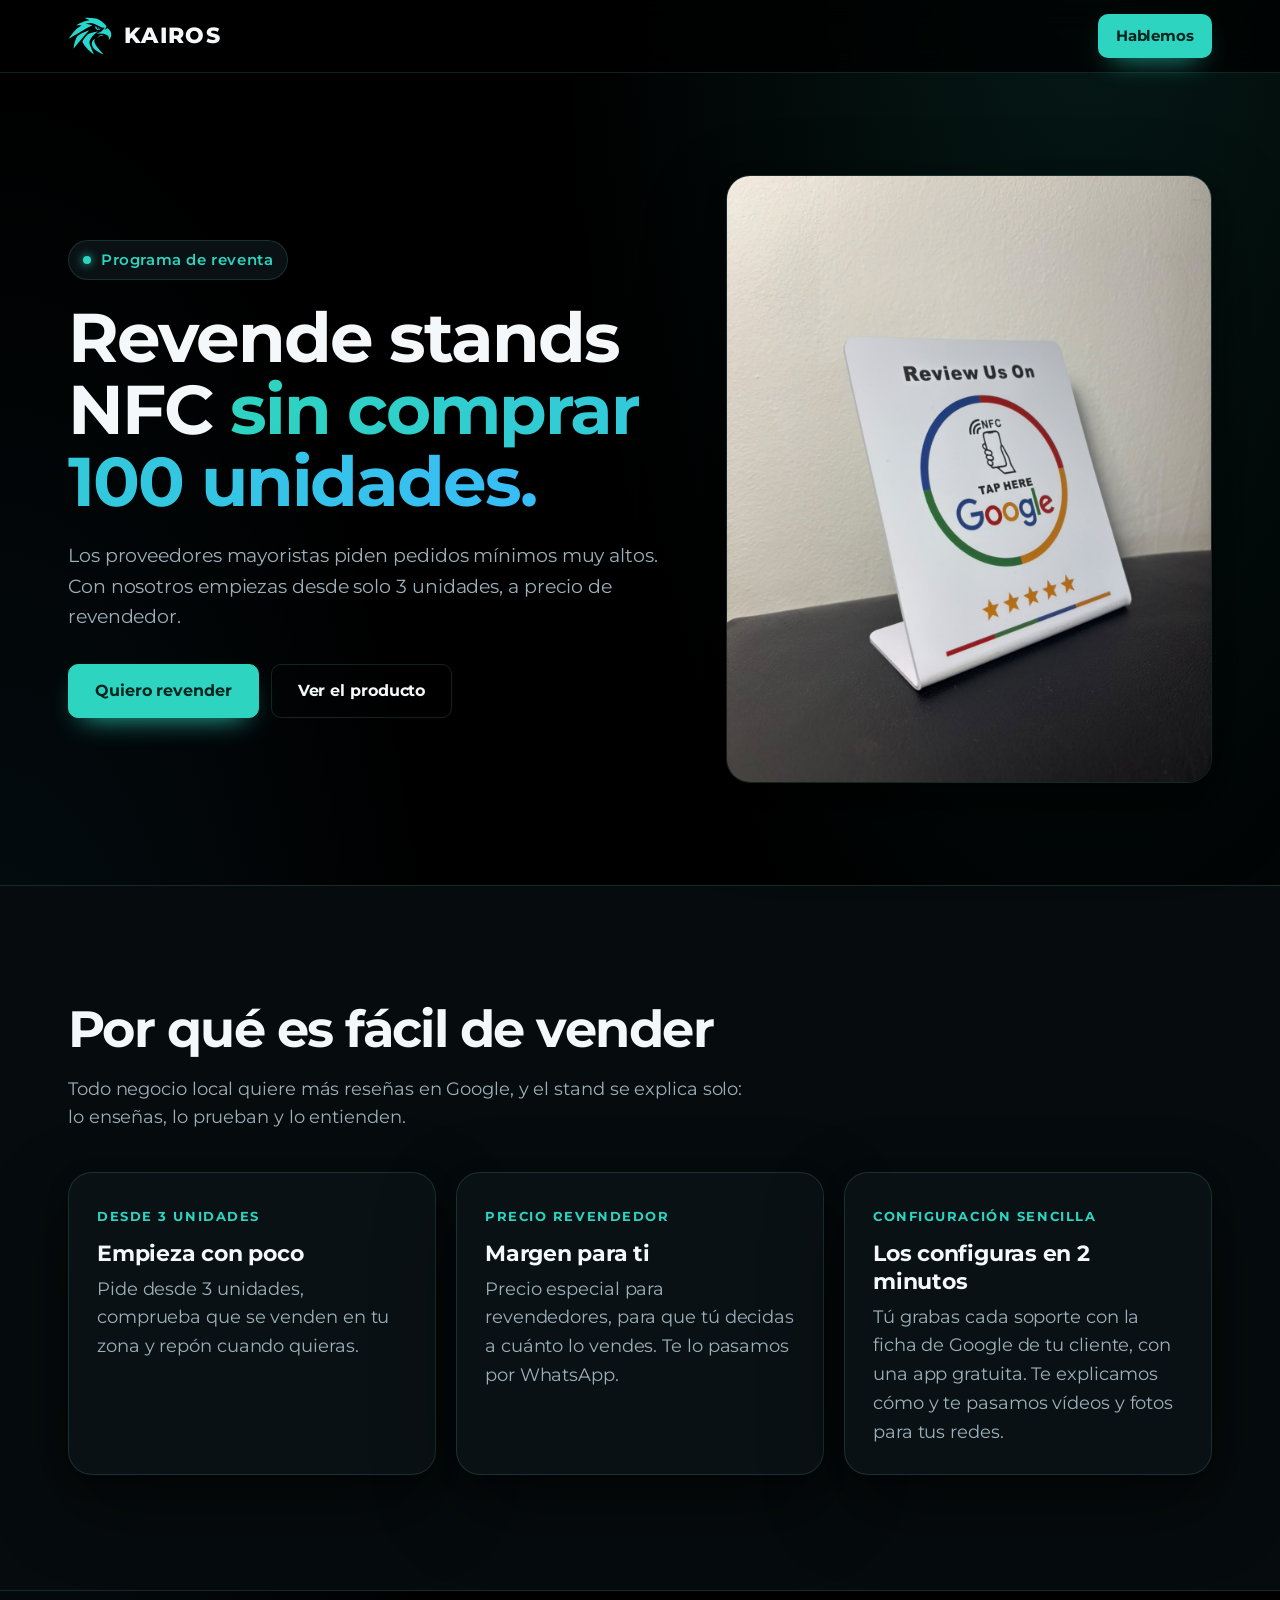
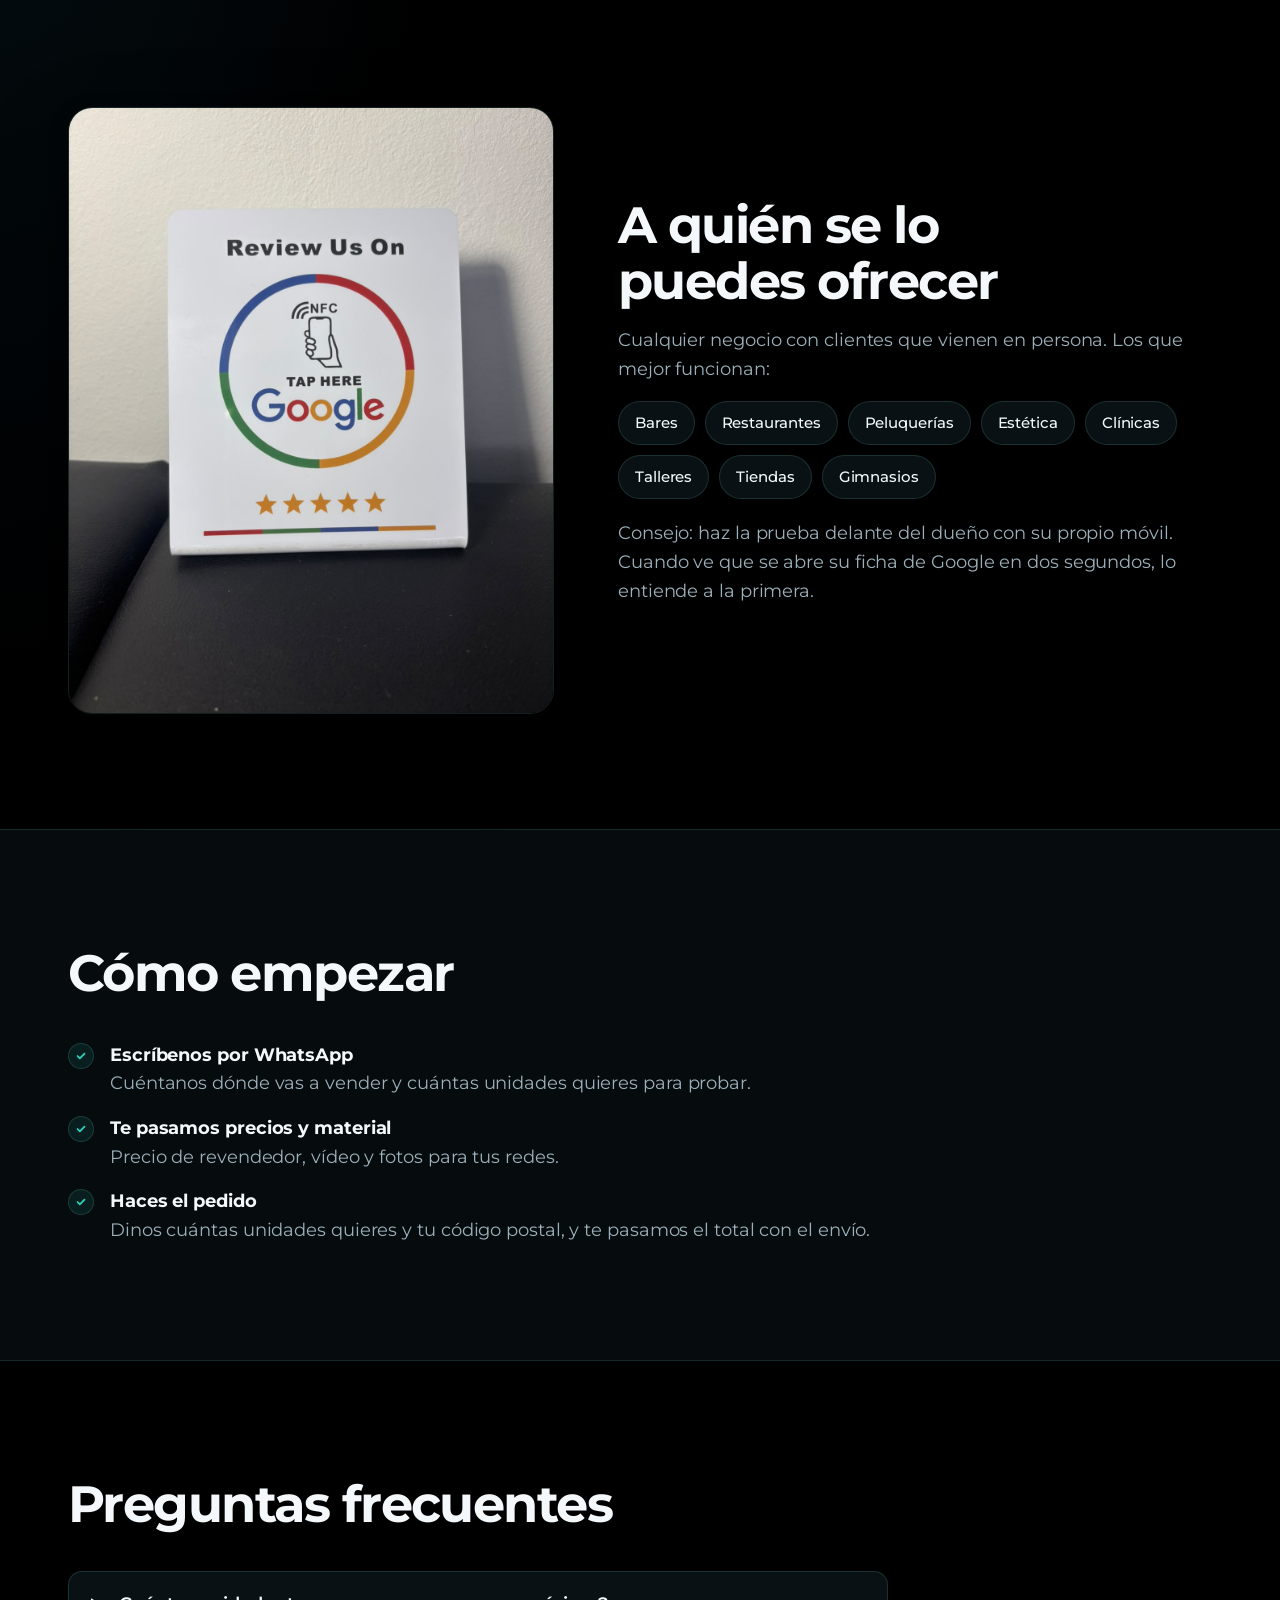
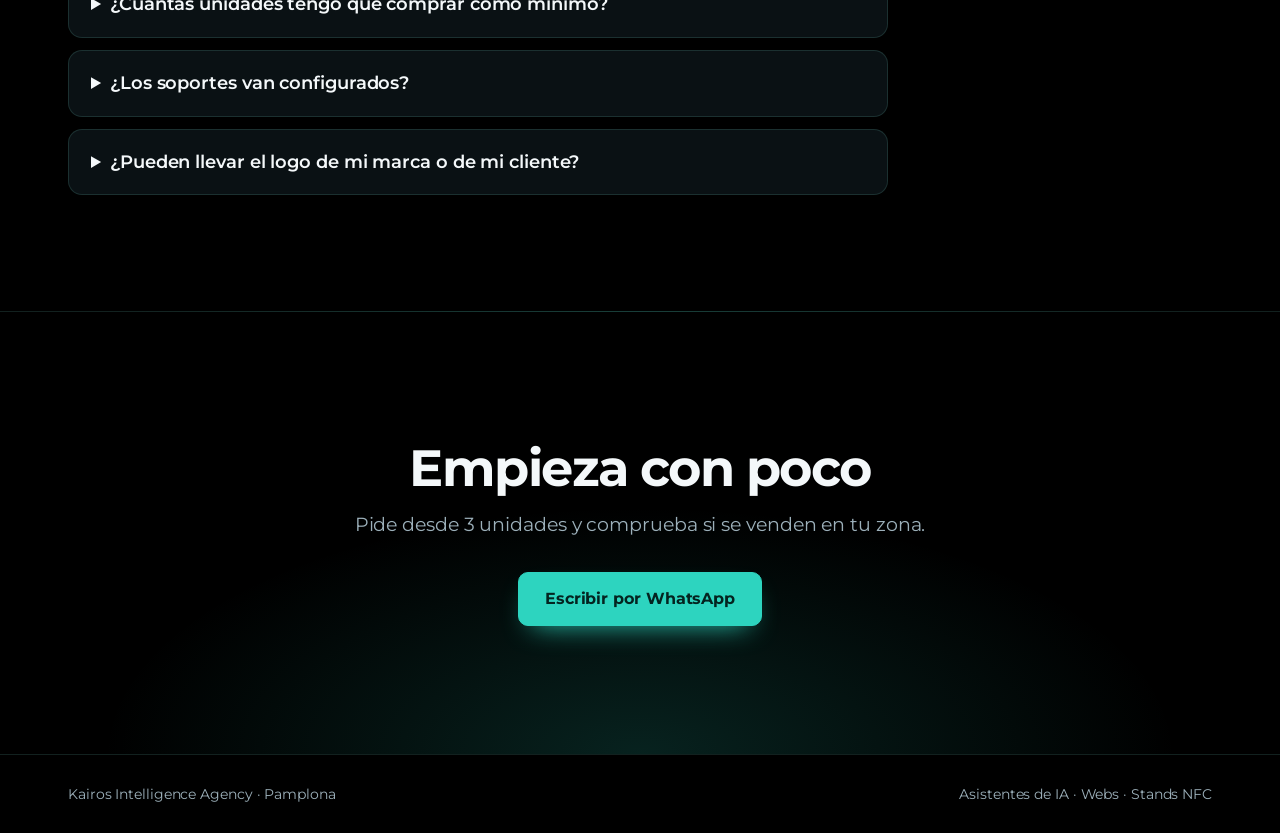
==== commit aadd250e: "Textos sin promesas de resenas ni ventas (cambios de Jose) Co-Authored-By: Claude Opus 5.5 <noreply@" ====
--- a/reventa.html
+++ b/reventa.html
@@ -76,7 +76,7 @@
       <div class="negocios">
         <span>Bares</span><span>Restaurantes</span><span>Peluquerías</span><span>Estética</span><span>Clínicas</span><span>Talleres</span><span>Tiendas</span><span>Gimnasios</span>
       </div>
-      <p class="gris" style="margin-top:20px">Consejo: haz la prueba delante del dueño con su propio móvil. Cuando ve que se abre su ficha de Google en dos segundos, la venta está casi hecha.</p>
+      <p class="gris" style="margin-top:20px">Consejo: haz la prueba delante del dueño con su propio móvil. Cuando ve que se abre su ficha de Google en dos segundos, lo entiende a la primera.</p>
     </div>
   </div>
 </section>
@@ -100,7 +100,7 @@
     <div class="preguntas">
       <details>
         <summary>¿Cuántas unidades tengo que comprar como mínimo?</summary>
-        <p>El pedido mínimo es de 3 unidades. Así puedes probar sin arriesgar y, si funciona, repones las que necesites.</p>
+        <p>El pedido mínimo es de 3 unidades. Así puedes empezar con poco y reponer las que necesites.</p>
       </details>
       <details>
         <summary>¿Los soportes van configurados?</summary>
@@ -117,8 +117,8 @@
 <!-- LLAMADA FINAL -->
 <section class="llamada">
   <div class="contenedor">
-    <h2>Pruébalo sin arriesgar</h2>
-    <p class="entradilla">Pide las unidades que quieras y comprueba tú mismo lo fácil que es venderlo.</p>
+    <h2>Empieza con poco</h2>
+    <p class="entradilla">Pide desde 3 unidades y comprueba si se venden en tu zona.</p>
     <div class="botones">
       <a class="boton" href="https://wa.me/34641196065?text=Hola%2C%20quer%C3%ADa%20m%C3%A1s%20informaci%C3%B3n%20acerca%20de%20revender%20los%20stands%20NFC" target="_blank" rel="noopener">Escribir por WhatsApp</a>
     </div>
